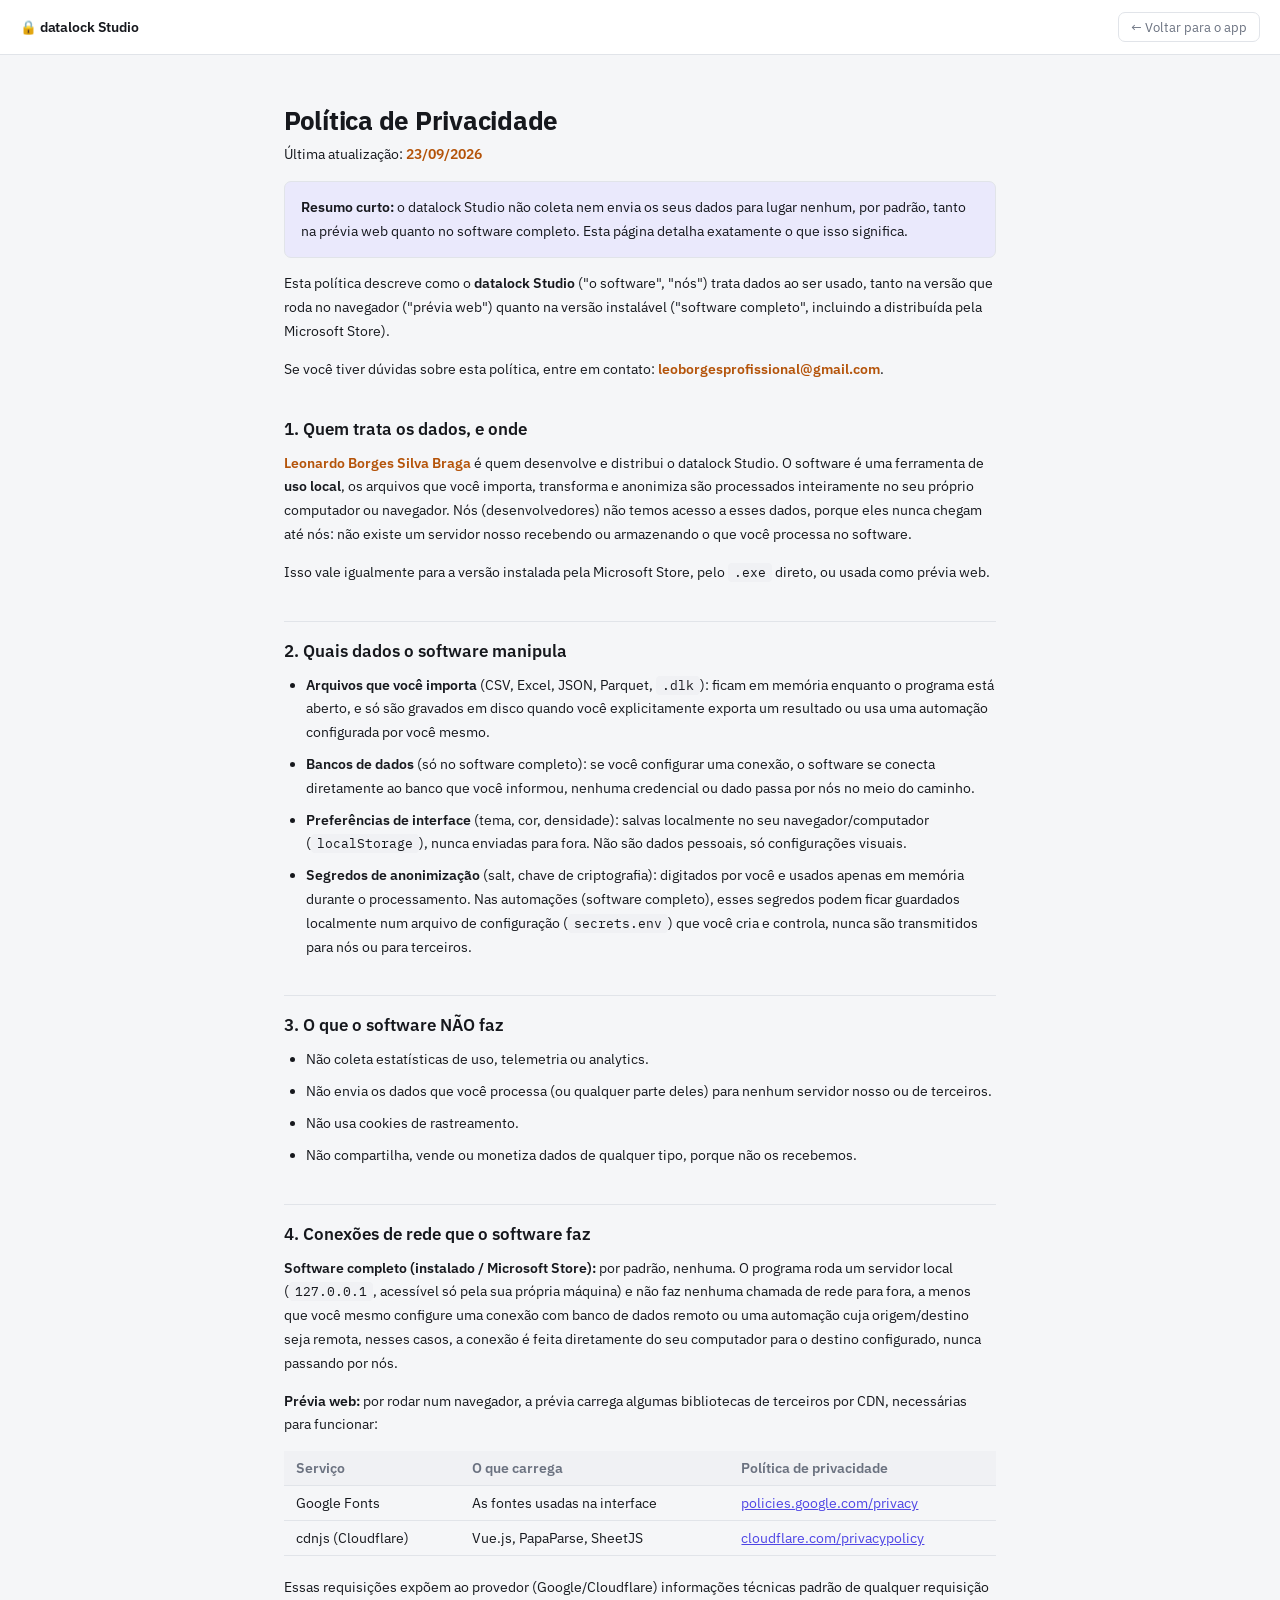
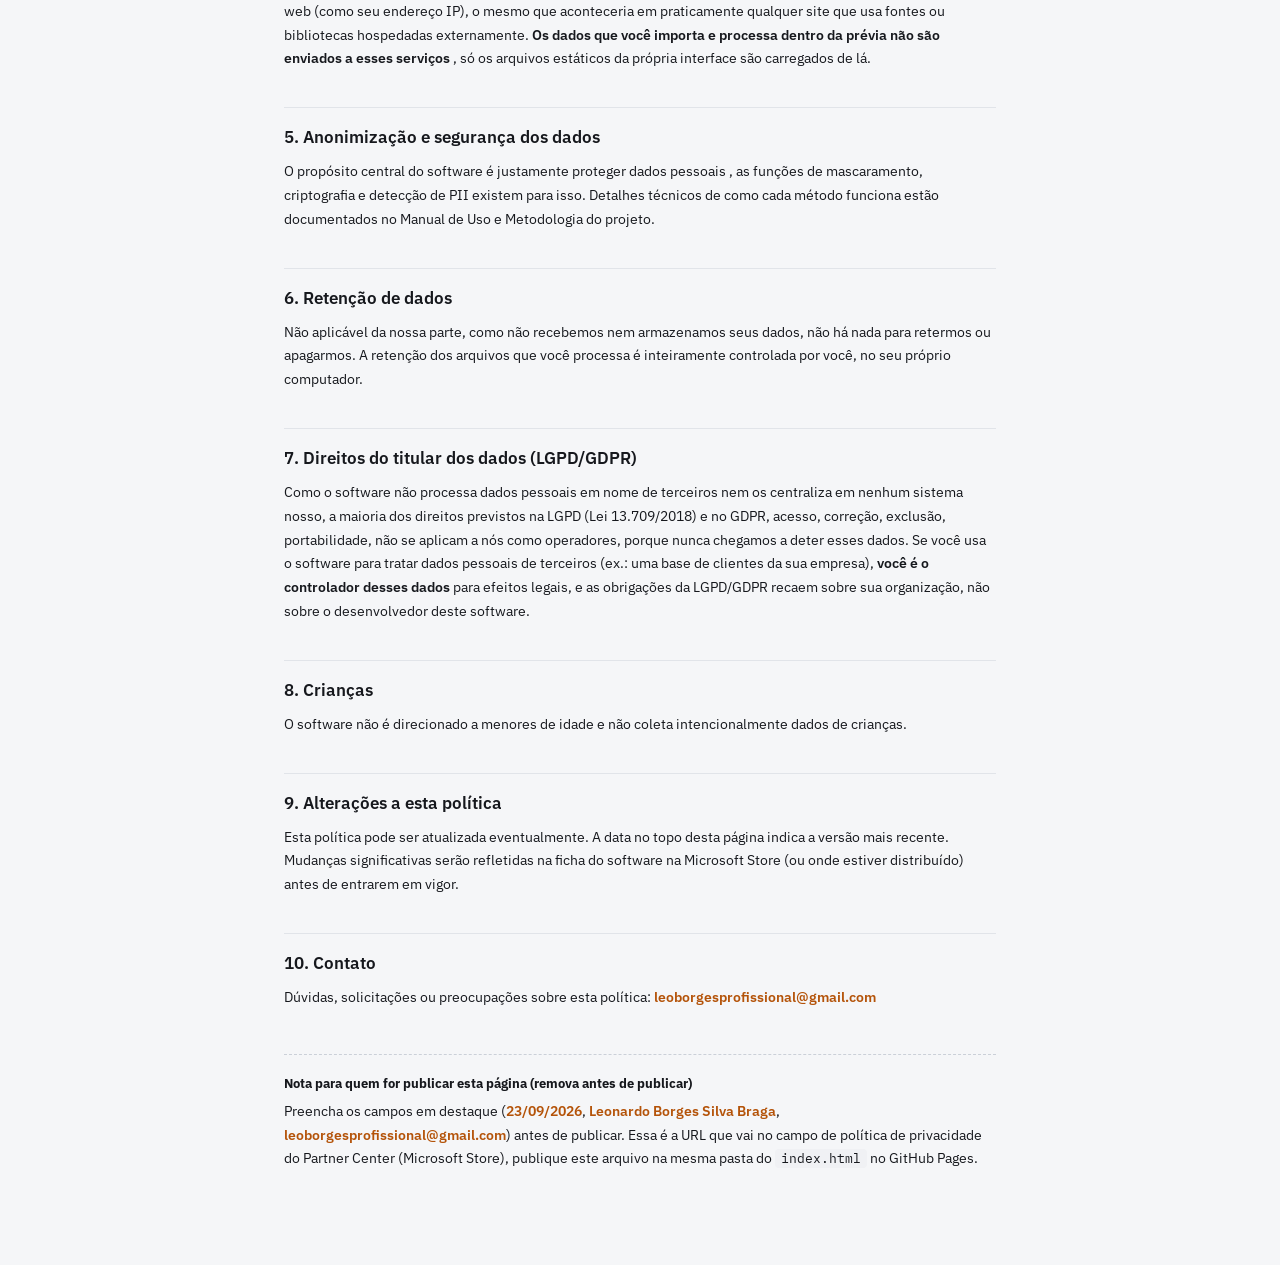
==== privacy.html @ 7bdb5b20 "Add files via upload" ====
<!DOCTYPE html>
<!--
  datalock Studio, Copyright © 2026 Leonardo Borges Silva Braga. Todos os direitos
  reservados. Software proprietário, ver LICENSE na raiz deste repositório.
-->
<html lang="pt-BR">
<head>
<meta charset="UTF-8" />
<meta name="viewport" content="width=device-width, initial-scale=1.0" />
<title>Política de Privacidade, datalock Studio</title>
<link rel="icon" href="data:image/svg+xml,<svg xmlns=%22http://www.w3.org/2000/svg%22 viewBox=%220 0 100 100%22><text y=%22.9em%22 font-size=%2290%22>🔒</text></svg>" />
<link rel="stylesheet" href="css/style.css" />
<style>
  /* Estilos só desta página de documento, reaproveita as variáveis de
     cor/tipografia já definidas em css/style.css (tema claro/escuro
     automático incluído de graça, sem duplicar nada daqui). */
  body { min-height: 100vh; }
  .doc-topbar {
    display: flex; align-items: center; gap: 10px; padding: 12px 20px;
    background: var(--surface); border-bottom: 1px solid var(--border);
  }
  .doc-topbar a.brand {
    display: flex; align-items: center; gap: 8px; font-weight: 600;
    color: var(--text); text-decoration: none; font-size: 13.5px;
  }
  .doc-topbar .back {
    margin-left: auto; font-size: 12.5px; color: var(--text-muted);
    text-decoration: none; padding: 6px 12px; border: 1px solid var(--border);
    border-radius: var(--radius-md);
  }
  .doc-topbar .back:hover { background: var(--surface-sunken); color: var(--text); }

  .doc-wrap { max-width: 760px; margin: 0 auto; padding: 48px 24px 80px; }
  .doc-wrap h1 { font-size: 26px; font-weight: 700; letter-spacing: -0.01em; margin: 0 0 6px; }
  .doc-updated { color: var(--text-faint); font-size: 12.5px; margin: 0 0 28px; }
  .doc-wrap h2 {
    font-size: 16.5px; font-weight: 600; margin: 36px 0 12px;
    padding-top: 18px; border-top: 1px solid var(--border);
  }
  .doc-wrap h2:first-of-type { border-top: none; padding-top: 0; }
  .doc-wrap p, .doc-wrap li { font-size: 14px; line-height: 1.7; color: var(--text); }
  .doc-wrap p { margin: 0 0 14px; }
  .doc-wrap ul { margin: 0 0 14px; padding-left: 22px; }
  .doc-wrap li { margin-bottom: 8px; }
  .doc-wrap strong { font-weight: 600; }
  .doc-wrap code {
    font-family: var(--font-mono); font-size: 0.92em; background: var(--surface-sunken);
    padding: 1px 6px; border-radius: 4px;
  }
  .doc-wrap a { color: var(--accent); }
  .doc-table { width: 100%; border-collapse: collapse; margin: 0 0 20px; font-size: 13.5px; }
  .doc-table th, .doc-table td {
    text-align: left; padding: 8px 12px; border-bottom: 1px solid var(--border);
  }
  .doc-table th { font-weight: 600; color: var(--text-muted); background: var(--surface-sunken); }
  .doc-callout {
    background: var(--accent-soft); border: 1px solid var(--border); border-radius: var(--radius-md);
    padding: 14px 16px; font-size: 13.5px; margin: 0 0 24px; color: var(--text);
  }
  .doc-note {
    margin-top: 44px; padding-top: 20px; border-top: 1px dashed var(--border-strong);
    font-size: 12.5px; color: var(--text-muted);
  }
  .doc-note h3 { font-size: 13px; color: var(--text); margin: 0 0 8px; }
  .fill-me { color: var(--warn); font-weight: 600; }
</style>
</head>
<body>

<header class="doc-topbar">
  <a class="brand" href="./index.html">🔒 datalock Studio</a>
  <a class="back" href="./index.html">← Voltar para o app</a>
</header>

<main class="doc-wrap">
  <h1>Política de Privacidade</h1>
  <p class="doc-updated">Última atualização: <span class="fill-me">23/09/2026</span></p>

  <p class="doc-callout">
    <strong>Resumo curto:</strong> o datalock Studio não coleta nem envia
    os seus dados para lugar nenhum, por padrão, tanto na prévia web
    quanto no software completo. Esta página detalha exatamente o que isso
    significa.
  </p>

  <p>
    Esta política descreve como o <strong>datalock Studio</strong>
    ("o software", "nós") trata dados ao ser usado, tanto na versão que
    roda no navegador ("prévia web") quanto na versão instalável
    ("software completo", incluindo a distribuída pela Microsoft Store).
  </p>
  <p>
    Se você tiver dúvidas sobre esta política, entre em contato:
    <strong class="fill-me">leoborgesprofissional@gmail.com</strong>.
  </p>

  <h2>1. Quem trata os dados, e onde</h2>
  <p>
    <strong class="fill-me">Leonardo Borges Silva Braga</strong> é quem
    desenvolve e distribui o datalock Studio. O software é uma ferramenta
    de <strong>uso local</strong>, os arquivos que você importa,
    transforma e anonimiza são processados inteiramente no seu próprio
    computador ou navegador. Nós (desenvolvedores) não temos acesso a
    esses dados, porque eles nunca chegam até nós: não existe um servidor
    nosso recebendo ou armazenando o que você processa no software.
  </p>
  <p>
    Isso vale igualmente para a versão instalada pela Microsoft Store,
    pelo <code>.exe</code> direto, ou usada como prévia web.
  </p>

  <h2>2. Quais dados o software manipula</h2>
  <ul>
    <li><strong>Arquivos que você importa</strong> (CSV, Excel, JSON,
      Parquet, <code>.dlk</code>): ficam em memória enquanto o programa
      está aberto, e só são gravados em disco quando você explicitamente
      exporta um resultado ou usa uma automação configurada por você
      mesmo.</li>
    <li><strong>Bancos de dados</strong> (só no software completo): se
      você configurar uma conexão, o software se conecta diretamente ao
      banco que você informou, nenhuma credencial ou dado passa por nós
      no meio do caminho.</li>
    <li><strong>Preferências de interface</strong> (tema, cor,
      densidade): salvas localmente no seu navegador/computador
      (<code>localStorage</code>), nunca enviadas para fora. Não são
      dados pessoais, só configurações visuais.</li>
    <li><strong>Segredos de anonimização</strong> (salt, chave de
      criptografia): digitados por você e usados apenas em memória
      durante o processamento. Nas automações (software completo), esses
      segredos podem ficar guardados localmente num arquivo de
      configuração (<code>secrets.env</code>) que você cria e controla,
      nunca são transmitidos para nós ou para terceiros.</li>
  </ul>

  <h2>3. O que o software NÃO faz</h2>
  <ul>
    <li>Não coleta estatísticas de uso, telemetria ou analytics.</li>
    <li>Não envia os dados que você processa (ou qualquer parte deles)
      para nenhum servidor nosso ou de terceiros.</li>
    <li>Não usa cookies de rastreamento.</li>
    <li>Não compartilha, vende ou monetiza dados de qualquer tipo, porque
      não os recebemos.</li>
  </ul>

  <h2>4. Conexões de rede que o software faz</h2>
  <p><strong>Software completo (instalado / Microsoft Store):</strong>
    por padrão, nenhuma. O programa roda um servidor local
    (<code>127.0.0.1</code>, acessível só pela sua própria máquina) e não
    faz nenhuma chamada de rede para fora, a menos que você mesmo
    configure uma conexão com banco de dados remoto ou uma automação
    cuja origem/destino seja remota, nesses casos, a conexão é feita
    diretamente do seu computador para o destino configurado, nunca
    passando por nós.</p>
  <p><strong>Prévia web:</strong> por rodar num navegador, a prévia
    carrega algumas bibliotecas de terceiros por CDN, necessárias para
    funcionar:</p>
  <table class="doc-table">
    <thead><tr><th>Serviço</th><th>O que carrega</th><th>Política de privacidade</th></tr></thead>
    <tbody>
      <tr><td>Google Fonts</td><td>As fontes usadas na interface</td>
        <td><a href="https://policies.google.com/privacy" target="_blank" rel="noopener">policies.google.com/privacy</a></td></tr>
      <tr><td>cdnjs (Cloudflare)</td><td>Vue.js, PapaParse, SheetJS</td>
        <td><a href="https://www.cloudflare.com/privacypolicy/" target="_blank" rel="noopener">cloudflare.com/privacypolicy</a></td></tr>
    </tbody>
  </table>
  <p>
    Essas requisições expõem ao provedor (Google/Cloudflare) informações
    técnicas padrão de qualquer requisição web (como seu endereço IP), o
    mesmo que aconteceria em praticamente qualquer site que usa fontes ou
    bibliotecas hospedadas externamente. <strong>Os dados que você importa
    e processa dentro da prévia não são enviados a esses serviços</strong>
   , só os arquivos estáticos da própria interface são carregados de lá.
  </p>

  <h2>5. Anonimização e segurança dos dados</h2>
  <p>
    O propósito central do software é justamente proteger dados pessoais
   , as funções de mascaramento, criptografia e detecção de PII existem
    para isso. Detalhes técnicos de como cada método funciona estão
    documentados no Manual de Uso e Metodologia do projeto.
  </p>

  <h2>6. Retenção de dados</h2>
  <p>
    Não aplicável da nossa parte, como não recebemos nem armazenamos
    seus dados, não há nada para retermos ou apagarmos. A retenção dos
    arquivos que você processa é inteiramente controlada por você, no seu
    próprio computador.
  </p>

  <h2>7. Direitos do titular dos dados (LGPD/GDPR)</h2>
  <p>
    Como o software não processa dados pessoais em nome de terceiros nem
    os centraliza em nenhum sistema nosso, a maioria dos direitos
    previstos na LGPD (Lei 13.709/2018) e no GDPR, acesso, correção,
    exclusão, portabilidade, não se aplicam a nós como operadores,
    porque nunca chegamos a deter esses dados. Se você usa o software
    para tratar dados pessoais de terceiros (ex.: uma base de clientes da
    sua empresa), <strong>você é o controlador desses dados</strong> para
    efeitos legais, e as obrigações da LGPD/GDPR recaem sobre sua
    organização, não sobre o desenvolvedor deste software.
  </p>

  <h2>8. Crianças</h2>
  <p>
    O software não é direcionado a menores de idade e não coleta
    intencionalmente dados de crianças.
  </p>

  <h2>9. Alterações a esta política</h2>
  <p>
    Esta política pode ser atualizada eventualmente. A data no topo
    desta página indica a versão mais recente. Mudanças significativas
    serão refletidas na ficha do software na Microsoft Store (ou onde
    estiver distribuído) antes de entrarem em vigor.
  </p>

  <h2>10. Contato</h2>
  <p>
    Dúvidas, solicitações ou preocupações sobre esta política:
    <strong class="fill-me">leoborgesprofissional@gmail.com</strong>
  </p>

  <div class="doc-note">
    <h3>Nota para quem for publicar esta página (remova antes de publicar)</h3>
    <p>
      Preencha os campos em destaque (<span class="fill-me">23/09/2026</span>,
      <span class="fill-me">Leonardo Borges Silva Braga</span>,
      <span class="fill-me">leoborgesprofissional@gmail.com</span>) antes de publicar. Essa
      é a URL que vai no campo de política de privacidade do Partner
      Center (Microsoft Store), publique este arquivo na mesma pasta do
      <code>index.html</code> no GitHub Pages.
    </p>
  </div>
</main>

</body>
</html>
---- css/style.css ----
/* =============================================================================
   datalock Studio — sistema de design
   =============================================================================
   Paleta e tipografia pensadas para ferramentas técnicas de dados (mesma
   família visual de Linear, Raycast, GitHub, DBeaver) — densa, precisa,
   um único acento de cor usado com moderação, dark mode de primeira classe.

   Tipografia: IBM Plex Sans (interface) + IBM Plex Mono (dados/valores) —
   a mesma família em dois cortes, escolhida pelo caráter "engenharia de
   dados" que ela carrega, e porque colunas de dados alinhadas em monoespaçada
   são o padrão de qualquer ferramenta de banco de dados séria.
   ============================================================================= */

@import url('https://fonts.googleapis.com/css2?family=IBM+Plex+Sans:wght@400;500;600;700&family=IBM+Plex+Mono:wght@400;500;600&display=swap');

/* ── Tokens: tema claro (padrão) ─────────────────────────────────────────── */
:root {
  --bg:            #F5F6F8;
  --surface:       #FFFFFF;
  --surface-raised:#FFFFFF;
  --surface-sunken:#F0F1F4;
  --border:        #E1E4E9;
  --border-strong: #CBD0D8;

  --text:          #16181D;
  --text-muted:    #6B7280;
  --text-faint:    #9AA1AC;

  --accent-base:   #4F46E5;
  --accent:        var(--accent-base);
  --accent-hover:  color-mix(in srgb, var(--accent) 82%, black);
  --accent-soft:   color-mix(in srgb, var(--accent) 12%, var(--surface));
  --accent-text:   #FFFFFF;

  --success:       #15803D;
  --success-soft:  #E8F5EC;
  --danger:        #C0272D;
  --danger-soft:   #FBEAEA;
  --warn:          #B45309;
  --warn-soft:     #FBF1E1;
  --info:          #1D5D8C;
  --info-soft:     #E7F1F8;

  --shadow-sm:  0 1px 2px rgba(16, 20, 30, 0.06);
  --shadow-md:  0 6px 20px rgba(16, 20, 30, 0.10);
  --shadow-lg:  0 16px 48px rgba(16, 20, 30, 0.20);

  --radius-sm: 5px;
  --radius-md: 7px;
  --radius-lg: 10px;

  --font-ui:   'IBM Plex Sans', -apple-system, BlinkMacSystemFont, 'Segoe UI', sans-serif;
  --font-mono: 'IBM Plex Mono', ui-monospace, 'SF Mono', Menlo, Consolas, monospace;

  color-scheme: light;
}

/* Segue o tema do sistema quando o usuário não escolheu nenhum explicitamente */
@media (prefers-color-scheme: dark) {
  :root:not([data-theme="light"]) { color-scheme: dark; }
  :root:not([data-theme="light"]) {
    --bg:            #0C0E12;
    --surface:       #14171D;
    --surface-raised:#1A1E26;
    --surface-sunken:#0F1115;
    --border:        #262B34;
    --border-strong: #363C48;

    --text:          #E7E9EE;
    --text-muted:    #9199A6;
    --text-faint:    #626A78;

    --accent:        color-mix(in srgb, var(--accent-base) 72%, white);
    --accent-hover:  color-mix(in srgb, var(--accent) 88%, white);
    --accent-soft:   color-mix(in srgb, var(--accent) 16%, var(--surface));
    --accent-text:   #0C0E12;

    --success:       #3BB273;
    --success-soft:  #12261C;
    --danger:        #F0575D;
    --danger-soft:   #2B1618;
    --warn:          #E29A3D;
    --warn-soft:     #2B2011;
    --info:          #5FA8DB;
    --info-soft:     #142330;

    --shadow-sm:  0 1px 2px rgba(0, 0, 0, 0.35);
    --shadow-md:  0 8px 24px rgba(0, 0, 0, 0.45);
    --shadow-lg:  0 20px 56px rgba(0, 0, 0, 0.55);
  }
}

/* Escolha explícita do usuário (toggle na topbar), sempre vence */
:root[data-theme="dark"] {
  color-scheme: dark;
  --bg:            #0C0E12;
  --surface:       #14171D;
  --surface-raised:#1A1E26;
  --surface-sunken:#0F1115;
  --border:        #262B34;
  --border-strong: #363C48;

  --text:          #E7E9EE;
  --text-muted:    #9199A6;
  --text-faint:    #626A78;

  --accent:        color-mix(in srgb, var(--accent-base) 72%, white);
  --accent-hover:  color-mix(in srgb, var(--accent) 88%, white);
  --accent-soft:   color-mix(in srgb, var(--accent) 16%, var(--surface));
  --accent-text:   #0C0E12;

  --success:       #3BB273;
  --success-soft:  #12261C;
  --danger:        #F0575D;
  --danger-soft:   #2B1618;
  --warn:          #E29A3D;
  --warn-soft:     #2B2011;
  --info:          #5FA8DB;
  --info-soft:     #142330;

  --shadow-sm:  0 1px 2px rgba(0, 0, 0, 0.35);
  --shadow-md:  0 8px 24px rgba(0, 0, 0, 0.45);
  --shadow-lg:  0 20px 56px rgba(0, 0, 0, 0.55);
}

/* ── Personalização: cor de acento, densidade, posição do painel ────────── */
/* Cada preset só define a cor-base — hover/soft continuam derivados via
   color-mix() nos blocos acima, então funcionam automaticamente nos dois
   temas sem precisar duplicar regras por tema. */
:root[data-accent="indigo"] { --accent-base: #4F46E5; }
:root[data-accent="blue"]   { --accent-base: #2563EB; }
:root[data-accent="teal"]   { --accent-base: #0D9488; }
:root[data-accent="green"]  { --accent-base: #15803D; }
:root[data-accent="rose"]   { --accent-base: #DB2777; }
:root[data-accent="violet"] { --accent-base: #7C3AED; }

/* Densidade compacta — reduz o espaçamento nos lugares de maior impacto
   visual (grade de dados, cards de passo, barra de ferramentas) sem
   redesenhar cada componente individualmente. */
[data-density="compact"] table.data-grid td { padding: 3px 10px; }
[data-density="compact"] table.data-grid th { padding: 5px 10px; }
[data-density="compact"] .step-card { padding: 6px 8px; }
[data-density="compact"] .steps-list { gap: 3px; }
[data-density="compact"] .toolbar { padding: 5px 14px; }
[data-density="compact"] .tab { padding: 5px 8px 5px 10px; }
[data-density="compact"] .checkbox-row { padding: 1px 0; }

/* Layout — painel de passos à esquerda em vez de à direita */
[data-steps-position="left"] .main-grid { flex-direction: row-reverse; }
[data-steps-position="left"] .steps-panel { border-left: none; border-right: 1px solid var(--border); }

/* ── Reset / base ───────────────────────────────────────────────────────── */
* { box-sizing: border-box; }
html, body { height: 100%; margin: 0; }
body {
  font-family: var(--font-ui);
  background: var(--bg);
  color: var(--text);
  font-size: 13.5px;
  -webkit-font-smoothing: antialiased;
}
[v-cloak] { display: none; }
#app { height: 100vh; display: flex; flex-direction: column; }
.muted { color: var(--text-muted); }
.icon { display: inline-flex; flex-shrink: 0; vertical-align: middle; }
.icon svg { display: block; }

:focus-visible {
  outline: 2px solid var(--accent);
  outline-offset: 1px;
  border-radius: 3px;
}

/* ── Movimento: base para as transições ────────────────────────────────── */
@media (prefers-reduced-motion: no-preference) {
  body, .btn, .tab, .step-card, .engine-badge, .icon-btn {
    transition: background-color 0.15s ease, border-color 0.15s ease, color 0.15s ease;
  }
}
@keyframes dl-fade-in { from { opacity: 0; } to { opacity: 1; } }
@keyframes dl-pop-in {
  from { opacity: 0; transform: translateY(6px) scale(0.98); }
  to   { opacity: 1; transform: translateY(0) scale(1); }
}
@keyframes dl-slide-in-right {
  from { opacity: 0; transform: translateX(24px); }
  to   { opacity: 1; transform: translateX(0); }
}
@keyframes dl-pulse {
  0%, 100% { opacity: 1; }
  50% { opacity: 0.45; }
}

/* ── Topbar ─────────────────────────────────────────────────────────────── */
.topbar {
  display: flex; align-items: center; gap: 14px;
  padding: 9px 16px; background: var(--surface); border-bottom: 1px solid var(--border);
  flex-shrink: 0;
}
.brand { display: flex; align-items: center; gap: 8px; font-size: 13.5px; font-weight: 600; letter-spacing: -0.01em; }
.brand .icon { color: var(--accent); }
.engine-badge {
  display: flex; align-items: center; gap: 7px;
  font-size: 11.5px; padding: 4px 10px 4px 8px; border-radius: 999px;
  background: var(--surface-sunken); color: var(--text-muted); font-weight: 500;
}
.engine-badge .dot { width: 6px; height: 6px; border-radius: 50%; background: var(--warn); flex-shrink: 0; }
.engine-badge.server .dot { background: var(--success); }
.engine-badge.server { background: var(--success-soft); color: var(--success); }
.topbar-actions { margin-left: auto; display: flex; align-items: center; gap: 4px; }

/* ── Botões ─────────────────────────────────────────────────────────────── */
.btn {
  display: inline-flex; align-items: center; gap: 6px;
  border: 1px solid var(--border); background: var(--surface); color: var(--text);
  padding: 6px 12px; border-radius: var(--radius-md); font-size: 12.5px; font-weight: 500;
  font-family: inherit; cursor: pointer; transition: background 0.1s, border-color 0.1s, transform 0.08s;
  line-height: 1.3;
}
.btn:hover:not(:disabled) { background: var(--surface-sunken); border-color: var(--border-strong); }
.btn:active:not(:disabled) { transform: scale(0.96); }
.btn:disabled { opacity: 0.45; cursor: not-allowed; }
.btn.primary { background: var(--accent); border-color: var(--accent); color: var(--accent-text); }
.btn.primary:hover:not(:disabled) { background: var(--accent-hover); border-color: var(--accent-hover); }
.btn.success { background: var(--success); border-color: var(--success); color: white; }
.btn.success:hover:not(:disabled) { filter: brightness(1.08); }
.btn.ghost { background: transparent; border-color: transparent; }
.btn.ghost:hover:not(:disabled) { background: var(--surface-sunken); border-color: var(--border); }
.btn.tiny { padding: 4px 8px; font-size: 11.5px; }
.icon-btn {
  display: inline-flex; align-items: center; justify-content: center;
  border: none; background: transparent; color: var(--text-muted); cursor: pointer;
  padding: 4px; border-radius: 5px; width: 26px; height: 26px; transition: background 0.1s, color 0.1s, transform 0.08s;
}
.icon-btn:hover { background: var(--surface-sunken); color: var(--text); }
.icon-btn:active { transform: scale(0.9); }
.theme-toggle { color: var(--text-muted); }
.theme-toggle .icon svg { transition: transform 0.3s ease; }
.theme-toggle:active .icon svg { transform: rotate(25deg); }

/* ── Tela inicial (dropzone) ────────────────────────────────────────────── */
.dropzone-screen { flex: 1; display: flex; align-items: center; justify-content: center; background: var(--bg); }
.dropzone {
  text-align: center; border: 1.5px dashed var(--border-strong); border-radius: var(--radius-lg);
  padding: 56px 76px; background: var(--surface); max-width: 440px;
  animation: dl-pop-in 0.25s cubic-bezier(0.16, 1, 0.3, 1);
  transition: border-color 0.15s ease, background 0.15s ease, transform 0.15s ease;
}
.dropzone.drag-active {
  border-color: var(--accent); background: var(--accent-soft); transform: scale(1.015);
}
.dropzone.drag-active .dropzone-icon { color: var(--accent); }
.dropzone-icon { color: var(--text-faint); margin-bottom: 16px; display: flex; justify-content: center; }
.dropzone-icon .icon svg { width: 40px; height: 40px; }
.dropzone h1 { margin: 0 0 6px; font-size: 19px; font-weight: 600; letter-spacing: -0.01em; }
.hint { margin-top: 20px; font-size: 11.5px; color: var(--text-faint); line-height: 1.5; }

/* ── Barra de abas ──────────────────────────────────────────────────────── */
.tabs-bar {
  display: flex; align-items: center; gap: 2px; padding: 6px 10px 0;
  background: var(--bg); border-bottom: 1px solid var(--border); flex-shrink: 0;
  overflow-x: auto;
}
.tab {
  display: flex; align-items: center; gap: 7px; padding: 7px 10px 7px 12px;
  border: 1px solid transparent; border-bottom: none; border-radius: var(--radius-md) var(--radius-md) 0 0;
  background: transparent; cursor: pointer; font-size: 12px; color: var(--text-muted);
  max-width: 200px; white-space: nowrap; margin-bottom: -1px;
  animation: dl-pop-in 0.16s ease;
}
.tab:hover { color: var(--text); }
.tab.active {
  background: var(--surface); border-color: var(--border); color: var(--text); font-weight: 600;
}
.tab-name { overflow: hidden; text-overflow: ellipsis; }
.tab-close {
  display: inline-flex; border: none; background: transparent; cursor: pointer; color: var(--text-faint);
  padding: 2px; border-radius: 4px;
}
.tab-close:hover { background: var(--danger-soft); color: var(--danger); }
.tab-add {
  display: inline-flex; align-items: center; justify-content: center;
  border: 1px dashed var(--border-strong); background: transparent; cursor: pointer;
  border-radius: var(--radius-sm); width: 26px; height: 26px; color: var(--text-faint);
  margin: 0 0 6px 6px; flex-shrink: 0;
}
.tab-add:hover { background: var(--surface-sunken); color: var(--text); }

/* ── Workspace / toolbar ────────────────────────────────────────────────── */
.workspace { flex: 1; display: flex; flex-direction: column; min-height: 0; background: var(--bg); }
.toolbar {
  display: flex; align-items: center; gap: 6px; padding: 8px 14px;
  background: var(--surface); border-bottom: 1px solid var(--border); flex-shrink: 0;
}
.toolbar .sep { width: 1px; height: 20px; background: var(--border); margin: 0 4px; }
.toolbar .grow { flex: 1; }
.salt-box { display: flex; align-items: center; gap: 7px; margin-right: 8px; }
.salt-box label { font-size: 11.5px; color: var(--text-muted); font-weight: 500; }
.salt-box input { font-family: var(--font-mono); }

.secret-field { display: flex; align-items: center; gap: 0; flex: 1; border: 1px solid var(--border); border-radius: var(--radius-md); background: var(--surface); overflow: hidden; }
.secret-field input {
  border: none; background: transparent; padding: 6px 8px; width: 160px; font-size: 12px; color: var(--text);
}
.secret-field input:focus { outline: none; }
.secret-field:focus-within { border-color: var(--accent); }
.secret-field input.secret-mask { -webkit-text-security: disc; text-security: disc; }
.secret-field .icon-btn { width: 28px; }

/* ── Layout principal ───────────────────────────────────────────────────── */
.main-grid { flex: 1; display: flex; min-height: 0; }

.grid-panel { flex: 1; display: flex; flex-direction: column; min-width: 0; padding: 10px; }
.grid-meta { font-size: 11.5px; margin-bottom: 8px; display: flex; align-items: center; gap: 12px; color: var(--text-muted); }
.grid-meta strong { color: var(--text); font-weight: 600; }
.running-badge { color: var(--warn); animation: dl-pulse 1.2s ease-in-out infinite; }
.error-badge {
  color: var(--danger); background: var(--danger-soft); padding: 2px 8px; border-radius: 999px;
  font-size: 11px; max-width: 480px; overflow: hidden; text-overflow: ellipsis; white-space: nowrap;
  animation: dl-pop-in 0.16s ease;
}
.grid-scroll { flex: 1; overflow: auto; background: var(--surface); border: 1px solid var(--border); border-radius: var(--radius-lg); }

table.data-grid { border-collapse: collapse; width: 100%; font-size: 12px; }
table.data-grid thead th {
  position: sticky; top: 0; background: var(--surface); border-bottom: 1px solid var(--border);
  padding: 8px 10px; text-align: left; white-space: nowrap; z-index: 1; font-weight: 600;
}
table.data-grid td {
  padding: 5px 10px; border-bottom: 1px solid var(--border); white-space: nowrap;
  max-width: 280px; overflow: hidden; text-overflow: ellipsis;
  font-family: var(--font-mono); font-size: 11.5px; color: var(--text);
}
table.data-grid tbody tr { transition: background-color 0.1s ease; }
table.data-grid tbody tr:hover { background: var(--surface-sunken); }
.col-head { display: flex; align-items: center; gap: 6px; font-family: var(--font-ui); }
.grid-footer { padding: 7px 3px; font-size: 11px; }

.pii-chip {
  display: inline-flex; align-items: center; font-family: var(--font-ui);
  font-size: 9.5px; padding: 1px 7px; border-radius: 999px; font-weight: 600;
  letter-spacing: 0.01em; animation: dl-pop-in 0.15s ease;
}
.pii-chip.high   { background: var(--danger-soft);  color: var(--danger); }
.pii-chip.medium { background: var(--warn-soft);    color: var(--warn); }
.pii-chip.low    { background: var(--info-soft);    color: var(--info); }

.empty-state { padding: 44px; text-align: center; color: var(--text-faint); font-size: 12.5px; }
.empty-state.small { padding: 22px 14px; }

/* ── Painel de passos ───────────────────────────────────────────────────── */
.steps-panel {
  width: 320px; flex-shrink: 0; background: var(--surface); border-left: 1px solid var(--border);
  display: flex; flex-direction: column;
}
.steps-header {
  display: flex; align-items: center; justify-content: space-between;
  padding: 11px 14px; border-bottom: 1px solid var(--border); font-weight: 600; font-size: 12.5px;
}
.steps-list { flex: 1; overflow: auto; padding: 8px; display: flex; flex-direction: column; gap: 5px; }
.step-card {
  display: flex; align-items: flex-start; gap: 8px; padding: 9px 8px; border: 1px solid var(--border);
  border-radius: var(--radius-md); background: var(--surface-sunken); cursor: grab;
  animation: dl-pop-in 0.16s ease;
}
.step-card.disabled { opacity: 0.5; }
.step-drag { color: var(--text-faint); padding-top: 3px; cursor: grab; }
.step-icon { color: var(--accent); flex-shrink: 0; padding-top: 1px; }
.step-body { flex: 1; min-width: 0; }
.step-title { font-weight: 600; font-size: 12.5px; }
.step-desc { font-size: 11px; margin-top: 2px; overflow: hidden; text-overflow: ellipsis; white-space: nowrap; font-family: var(--font-mono); }
.step-actions { display: flex; gap: 0; flex-shrink: 0; }

/* ── Modais e drawer (slide-over) ───────────────────────────────────────── */
.modal-backdrop {
  position: fixed; inset: 0; background: rgba(8, 10, 14, 0.5);
  display: flex; align-items: center; justify-content: center; z-index: 50; padding: 20px;
  animation: dl-fade-in 0.15s ease;
}
.modal {
  background: var(--surface); border: 1px solid var(--border); border-radius: var(--radius-lg); padding: 22px;
  width: 440px; max-height: 86vh; overflow: auto; box-shadow: var(--shadow-lg);
  animation: dl-pop-in 0.18s cubic-bezier(0.16, 1, 0.3, 1);
}
.modal.wide { width: 600px; }
.modal h2 { margin: 0 0 4px; font-size: 15.5px; font-weight: 600; display: flex; align-items: center; gap: 8px; letter-spacing: -0.01em; }
.modal h2 .icon { color: var(--accent); }
.modal-actions { display: flex; justify-content: flex-end; gap: 8px; margin-top: 18px; }

/* Drawer: editor de passo, ancorado à direita, mais "software" que um modal centralizado */
.drawer-backdrop {
  position: fixed; inset: 0; background: rgba(8, 10, 14, 0.4); z-index: 50;
  animation: dl-fade-in 0.15s ease;
}
.drawer {
  position: fixed; top: 0; right: 0; bottom: 0; width: 420px; max-width: 92vw;
  background: var(--surface); border-left: 1px solid var(--border); box-shadow: var(--shadow-lg);
  display: flex; flex-direction: column; z-index: 51;
  animation: dl-slide-in-right 0.22s cubic-bezier(0.16, 1, 0.3, 1);
}
.drawer-header {
  display: flex; align-items: center; gap: 10px; padding: 16px 18px; border-bottom: 1px solid var(--border);
}
.drawer-header .icon { color: var(--accent); }
.drawer-header h2 { margin: 0; font-size: 14.5px; font-weight: 600; flex: 1; }
.drawer-body { flex: 1; overflow: auto; padding: 16px 18px; }
.drawer-footer { display: flex; justify-content: flex-end; gap: 8px; padding: 14px 18px; border-top: 1px solid var(--border); }

/* Command palette: seletor de tipo de passo, estilo Cmd+K */
.command-palette { width: 480px; padding: 0; overflow: hidden; display: flex; flex-direction: column; max-height: 70vh; }
.command-search {
  display: flex; align-items: center; gap: 8px; padding: 12px 16px; border-bottom: 1px solid var(--border);
  color: var(--text-faint); flex-shrink: 0;
}
.command-search input {
  border: none; background: transparent; font-size: 13.5px; flex: 1; color: var(--text); font-family: inherit;
}
.command-search input:focus { outline: none; }
.command-list { overflow: auto; padding: 6px; }
.command-item {
  display: flex; align-items: center; gap: 12px; width: 100%; text-align: left; padding: 9px 10px;
  border: none; background: transparent; cursor: pointer; border-radius: var(--radius-md); font-family: inherit;
  transition: background 0.1s ease;
}
.command-item:hover, .command-item.highlighted { background: var(--surface-sunken); }
.command-item-icon {
  display: flex; align-items: center; justify-content: center; width: 30px; height: 30px; flex-shrink: 0;
  border-radius: var(--radius-sm); background: var(--accent-soft); color: var(--accent);
}
.command-item-text { flex: 1; min-width: 0; }
.command-item-name { font-size: 12.5px; font-weight: 600; }
.command-item-desc { font-size: 11px; color: var(--text-muted); margin-top: 1px; }
.command-empty { padding: 30px; text-align: center; color: var(--text-faint); font-size: 12px; }

/* ── Formulários (dentro do drawer/modais) ──────────────────────────────── */
.field-block { display: flex; flex-direction: column; gap: 6px; margin-bottom: 16px; }
.field-block.nested { margin-left: 8px; padding-left: 12px; border-left: 2px solid var(--border); }
.field-block label { font-size: 11.5px; font-weight: 600; color: var(--text-muted); margin-top: 2px; }
.field-block input[type="text"], .field-block input[type="number"], .field-block input[type="password"],
.field-block select {
  padding: 7px 9px; border: 1px solid var(--border); border-radius: var(--radius-sm); font-size: 12.5px;
  width: 100%; background: var(--surface); color: var(--text); font-family: inherit;
}
.field-block input:focus, .field-block select:focus { outline: none; border-color: var(--accent); }
.checkbox-list { max-height: 170px; overflow: auto; border: 1px solid var(--border); border-radius: var(--radius-sm); padding: 6px 10px; background: var(--surface); }
.checkbox-row { display: flex; align-items: center; gap: 7px; font-size: 12.5px; padding: 3px 0; }
.rename-row, .condition-row { display: flex; align-items: center; gap: 6px; margin-bottom: 6px; }
.rename-row input, .condition-row select, .condition-row input {
  flex: 1; padding: 6px 8px; border: 1px solid var(--border); border-radius: var(--radius-sm);
  font-size: 12px; background: var(--surface); color: var(--text); font-family: inherit;
}

.warn-text { color: var(--warn); font-size: 11.5px; display: flex; align-items: center; gap: 5px; }

/* ── Dica de ajuda inline ("?") — CSS puro, sem JS ───────────────────────── */
.help-hint { position: relative; display: inline-flex; color: var(--text-faint); cursor: help; vertical-align: middle; }
.help-hint:hover, .help-hint:focus-visible { color: var(--accent); }
.help-tooltip {
  position: absolute; bottom: calc(100% + 7px); left: 50%; transform: translateX(-50%) translateY(4px);
  width: 230px; background: var(--surface-raised); color: var(--text); border: 1px solid var(--border);
  border-radius: var(--radius-sm); padding: 9px 11px; font-size: 11.5px; font-weight: 400; line-height: 1.5;
  box-shadow: var(--shadow-md); opacity: 0; pointer-events: none; transition: opacity 0.12s ease, transform 0.12s ease;
  z-index: 60; text-align: left; white-space: normal;
}
.help-hint:hover .help-tooltip, .help-hint:focus-visible .help-tooltip {
  opacity: 1; transform: translateX(-50%) translateY(0); pointer-events: auto;
}
.help-tooltip::after {
  content: ""; position: absolute; top: 100%; left: 50%; transform: translateX(-50%);
  border: 5px solid transparent; border-top-color: var(--border);
}

/* ── Força do salt ─────────────────────────────────────────────────────── */
.salt-strength { display: flex; align-items: center; gap: 5px; }
.salt-strength-bar { display: flex; gap: 2px; width: 30px; }
.salt-strength-bar span { height: 4px; flex: 1; border-radius: 2px; background: var(--border); }
.salt-strength-bar.weak span:nth-child(1) { background: var(--danger); }
.salt-strength-bar.medium span:nth-child(1), .salt-strength-bar.medium span:nth-child(2) { background: var(--warn); }
.salt-strength-bar.strong span { background: var(--success); }
.salt-strength-label { font-size: 10px; color: var(--text-faint); white-space: nowrap; }

.pii-table { width: 100%; border-collapse: collapse; font-size: 12.5px; margin-top: 10px; }
.pii-table th, .pii-table td { text-align: left; padding: 6px 10px; border-bottom: 1px solid var(--border); }
.pii-table td:first-child { font-family: var(--font-mono); }

@media (max-width: 860px) {
  .main-grid { flex-direction: column; }
  .steps-panel { width: 100%; border-left: none; border-top: 1px solid var(--border); max-height: 40vh; }
  .drawer { width: 100%; max-width: 100%; }
}

/* ── Personalização (painel de configurações) ────────────────────────────── */
.swatch-row { display: flex; gap: 8px; flex-wrap: wrap; }
.swatch {
  width: 30px; height: 30px; border-radius: 50%; border: 2px solid transparent; cursor: pointer;
  display: flex; align-items: center; justify-content: center; color: white; transition: transform 0.1s ease, border-color 0.1s ease;
}
.swatch:hover { transform: scale(1.08); }
.swatch.selected { border-color: var(--text); }
.option-row { display: flex; gap: 8px; }
.option-card {
  flex: 1; border: 1px solid var(--border); border-radius: var(--radius-md); padding: 10px; cursor: pointer;
  background: var(--surface); text-align: center; font-size: 12px; transition: border-color 0.1s ease, background 0.1s ease;
}
.option-card:hover { background: var(--surface-sunken); }
.option-card.selected { border-color: var(--accent); background: var(--accent-soft); color: var(--accent); font-weight: 600; }
.option-card .icon { display: flex; justify-content: center; margin-bottom: 4px; }

/* ── Onboarding (primeira abertura) ──────────────────────────────────────── */
.onboarding-backdrop {
  position: fixed; inset: 0; background: rgba(8, 10, 14, 0.6); z-index: 80;
  display: flex; align-items: center; justify-content: center; padding: 20px; animation: dl-fade-in 0.2s ease;
}
.onboarding-card {
  background: var(--surface); border-radius: var(--radius-lg); box-shadow: var(--shadow-lg);
  width: 460px; max-width: 100%; padding: 32px 28px 24px; text-align: center;
  animation: dl-pop-in 0.22s cubic-bezier(0.16, 1, 0.3, 1);
}
.onboarding-icon {
  width: 64px; height: 64px; border-radius: 50%; background: var(--accent-soft); color: var(--accent);
  display: flex; align-items: center; justify-content: center; margin: 0 auto 18px;
}
.onboarding-card h2 { margin: 0 0 10px; font-size: 17px; }
.onboarding-card p { margin: 0; color: var(--text-muted); font-size: 13px; line-height: 1.6; }
.onboarding-dots { display: flex; justify-content: center; gap: 6px; margin: 22px 0 20px; }
.onboarding-dots span { width: 6px; height: 6px; border-radius: 50%; background: var(--border); transition: background 0.15s ease, transform 0.15s ease; }
.onboarding-dots span.active { background: var(--accent); transform: scale(1.3); }
.onboarding-actions { display: flex; justify-content: space-between; align-items: center; }
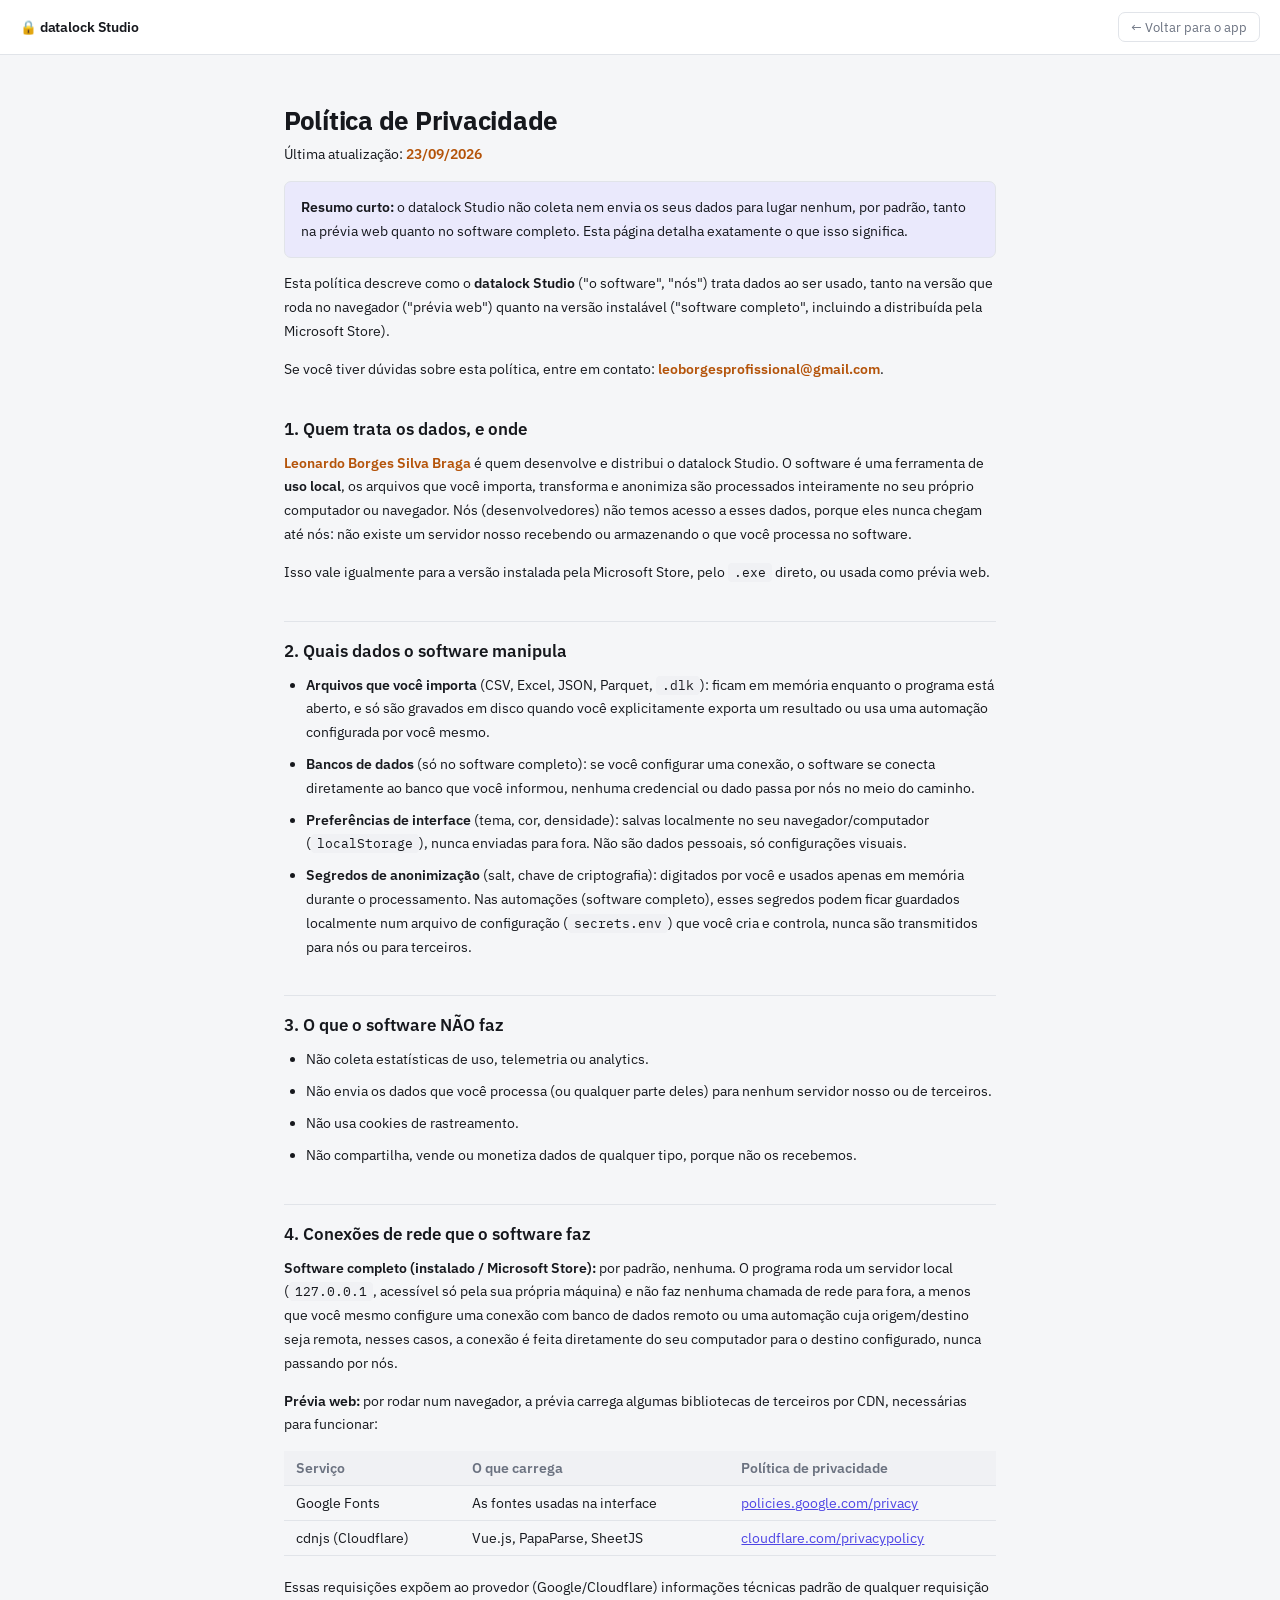
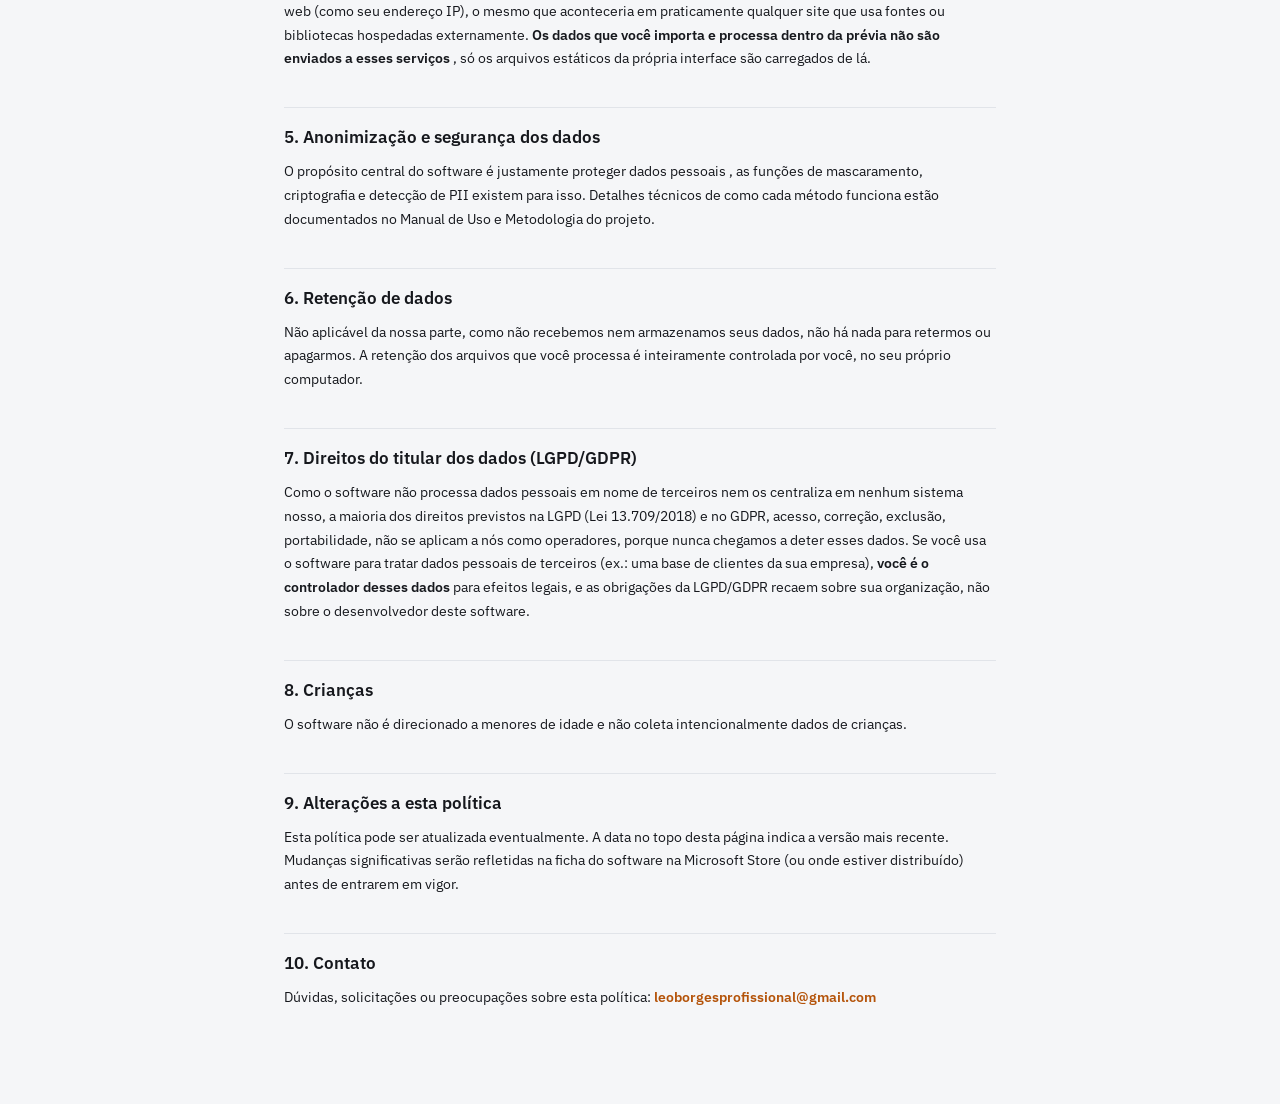
==== commit 8ea94a54: "Update privacy.html" ====
--- a/privacy.html
+++ b/privacy.html
@@ -221,17 +221,7 @@
     <strong class="fill-me">leoborgesprofissional@gmail.com</strong>
   </p>
 
-  <div class="doc-note">
-    <h3>Nota para quem for publicar esta página (remova antes de publicar)</h3>
-    <p>
-      Preencha os campos em destaque (<span class="fill-me">23/09/2026</span>,
-      <span class="fill-me">Leonardo Borges Silva Braga</span>,
-      <span class="fill-me">leoborgesprofissional@gmail.com</span>) antes de publicar. Essa
-      é a URL que vai no campo de política de privacidade do Partner
-      Center (Microsoft Store), publique este arquivo na mesma pasta do
-      <code>index.html</code> no GitHub Pages.
-    </p>
-  </div>
+
 </main>
 
 </body>
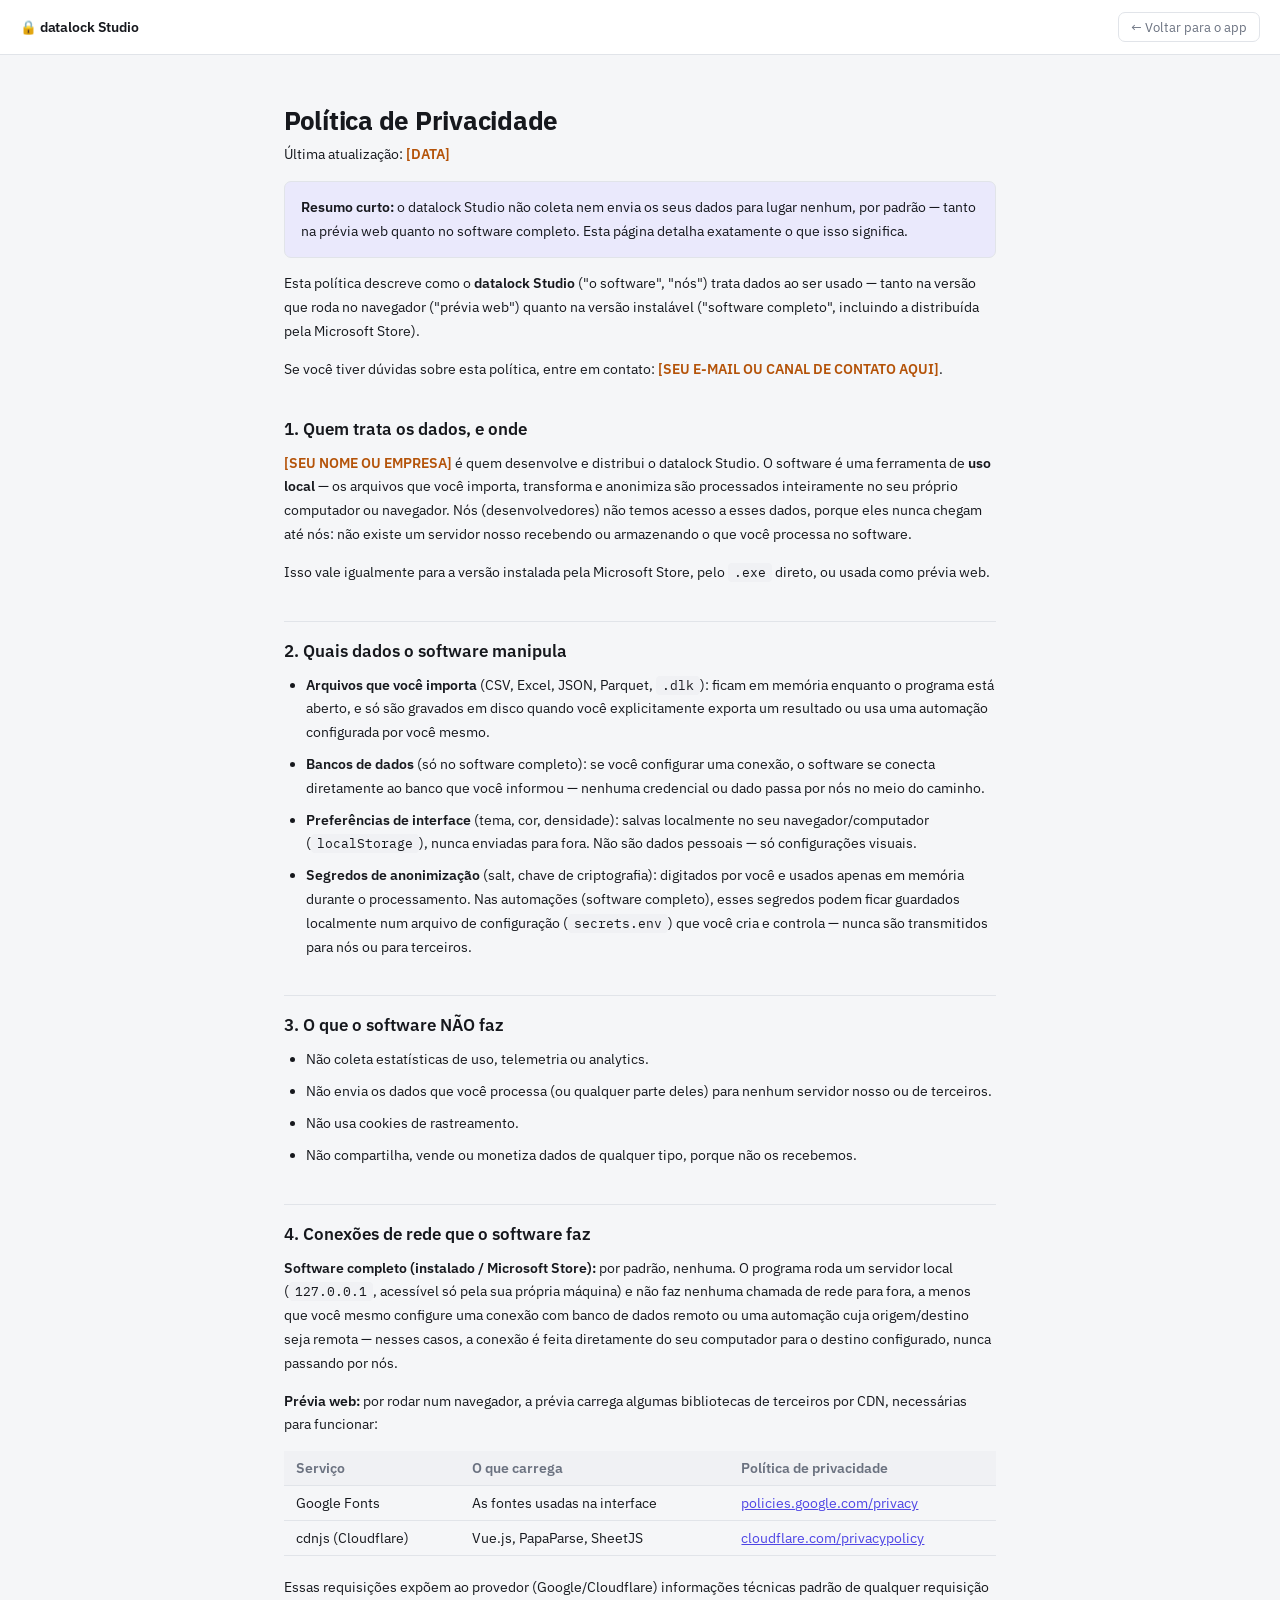
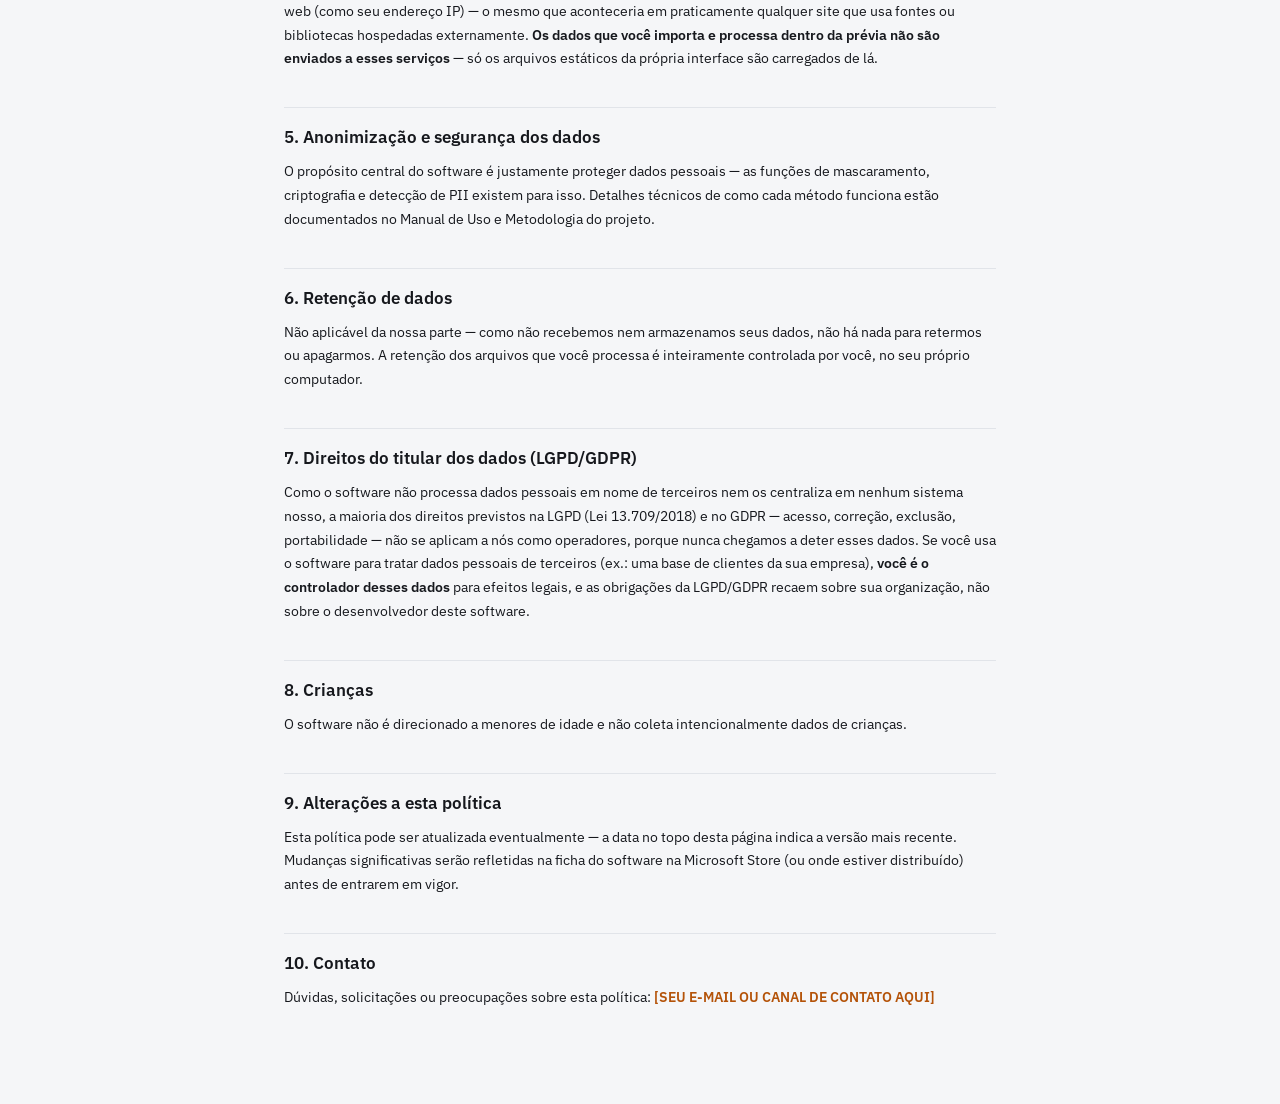
==== commit f77de7f8: "v3" ====
--- a/privacy.html
+++ b/privacy.html
@@ -1,17 +1,17 @@
 <!DOCTYPE html>
 <!--
-  datalock Studio, Copyright © 2026 Leonardo Borges Silva Braga. Todos os direitos
-  reservados. Software proprietário, ver LICENSE na raiz deste repositório.
+  datalock Studio — Copyright © 2026 [SEU NOME/EMPRESA]. Todos os direitos
+  reservados. Software proprietário — ver LICENSE na raiz deste repositório.
 -->
 <html lang="pt-BR">
 <head>
 <meta charset="UTF-8" />
 <meta name="viewport" content="width=device-width, initial-scale=1.0" />
-<title>Política de Privacidade, datalock Studio</title>
+<title>Política de Privacidade — datalock Studio</title>
 <link rel="icon" href="data:image/svg+xml,<svg xmlns=%22http://www.w3.org/2000/svg%22 viewBox=%220 0 100 100%22><text y=%22.9em%22 font-size=%2290%22>🔒</text></svg>" />
 <link rel="stylesheet" href="css/style.css" />
 <style>
-  /* Estilos só desta página de documento, reaproveita as variáveis de
+  /* Estilos só desta página de documento — reaproveita as variáveis de
      cor/tipografia já definidas em css/style.css (tema claro/escuro
      automático incluído de graça, sem duplicar nada daqui). */
   body { min-height: 100vh; }
@@ -74,31 +74,31 @@
 
 <main class="doc-wrap">
   <h1>Política de Privacidade</h1>
-  <p class="doc-updated">Última atualização: <span class="fill-me">23/09/2026</span></p>
+  <p class="doc-updated">Última atualização: <span class="fill-me">[DATA]</span></p>
 
   <p class="doc-callout">
     <strong>Resumo curto:</strong> o datalock Studio não coleta nem envia
-    os seus dados para lugar nenhum, por padrão, tanto na prévia web
+    os seus dados para lugar nenhum, por padrão — tanto na prévia web
     quanto no software completo. Esta página detalha exatamente o que isso
     significa.
   </p>
 
   <p>
     Esta política descreve como o <strong>datalock Studio</strong>
-    ("o software", "nós") trata dados ao ser usado, tanto na versão que
+    ("o software", "nós") trata dados ao ser usado — tanto na versão que
     roda no navegador ("prévia web") quanto na versão instalável
     ("software completo", incluindo a distribuída pela Microsoft Store).
   </p>
   <p>
     Se você tiver dúvidas sobre esta política, entre em contato:
-    <strong class="fill-me">leoborgesprofissional@gmail.com</strong>.
+    <strong class="fill-me">[SEU E-MAIL OU CANAL DE CONTATO AQUI]</strong>.
   </p>
 
   <h2>1. Quem trata os dados, e onde</h2>
   <p>
-    <strong class="fill-me">Leonardo Borges Silva Braga</strong> é quem
+    <strong class="fill-me">[SEU NOME OU EMPRESA]</strong> é quem
     desenvolve e distribui o datalock Studio. O software é uma ferramenta
-    de <strong>uso local</strong>, os arquivos que você importa,
+    de <strong>uso local</strong> — os arquivos que você importa,
     transforma e anonimiza são processados inteiramente no seu próprio
     computador ou navegador. Nós (desenvolvedores) não temos acesso a
     esses dados, porque eles nunca chegam até nós: não existe um servidor
@@ -118,17 +118,17 @@
       mesmo.</li>
     <li><strong>Bancos de dados</strong> (só no software completo): se
       você configurar uma conexão, o software se conecta diretamente ao
-      banco que você informou, nenhuma credencial ou dado passa por nós
+      banco que você informou — nenhuma credencial ou dado passa por nós
       no meio do caminho.</li>
     <li><strong>Preferências de interface</strong> (tema, cor,
       densidade): salvas localmente no seu navegador/computador
       (<code>localStorage</code>), nunca enviadas para fora. Não são
-      dados pessoais, só configurações visuais.</li>
+      dados pessoais — só configurações visuais.</li>
     <li><strong>Segredos de anonimização</strong> (salt, chave de
       criptografia): digitados por você e usados apenas em memória
       durante o processamento. Nas automações (software completo), esses
       segredos podem ficar guardados localmente num arquivo de
-      configuração (<code>secrets.env</code>) que você cria e controla,
+      configuração (<code>secrets.env</code>) que você cria e controla —
       nunca são transmitidos para nós ou para terceiros.</li>
   </ul>
 
@@ -148,7 +148,7 @@
     (<code>127.0.0.1</code>, acessível só pela sua própria máquina) e não
     faz nenhuma chamada de rede para fora, a menos que você mesmo
     configure uma conexão com banco de dados remoto ou uma automação
-    cuja origem/destino seja remota, nesses casos, a conexão é feita
+    cuja origem/destino seja remota — nesses casos, a conexão é feita
     diretamente do seu computador para o destino configurado, nunca
     passando por nós.</p>
   <p><strong>Prévia web:</strong> por rodar num navegador, a prévia
@@ -165,24 +165,24 @@
   </table>
   <p>
     Essas requisições expõem ao provedor (Google/Cloudflare) informações
-    técnicas padrão de qualquer requisição web (como seu endereço IP), o
+    técnicas padrão de qualquer requisição web (como seu endereço IP) — o
     mesmo que aconteceria em praticamente qualquer site que usa fontes ou
     bibliotecas hospedadas externamente. <strong>Os dados que você importa
     e processa dentro da prévia não são enviados a esses serviços</strong>
-   , só os arquivos estáticos da própria interface são carregados de lá.
+    — só os arquivos estáticos da própria interface são carregados de lá.
   </p>
 
   <h2>5. Anonimização e segurança dos dados</h2>
   <p>
     O propósito central do software é justamente proteger dados pessoais
-   , as funções de mascaramento, criptografia e detecção de PII existem
+    — as funções de mascaramento, criptografia e detecção de PII existem
     para isso. Detalhes técnicos de como cada método funciona estão
     documentados no Manual de Uso e Metodologia do projeto.
   </p>
 
   <h2>6. Retenção de dados</h2>
   <p>
-    Não aplicável da nossa parte, como não recebemos nem armazenamos
+    Não aplicável da nossa parte — como não recebemos nem armazenamos
     seus dados, não há nada para retermos ou apagarmos. A retenção dos
     arquivos que você processa é inteiramente controlada por você, no seu
     próprio computador.
@@ -192,8 +192,8 @@
   <p>
     Como o software não processa dados pessoais em nome de terceiros nem
     os centraliza em nenhum sistema nosso, a maioria dos direitos
-    previstos na LGPD (Lei 13.709/2018) e no GDPR, acesso, correção,
-    exclusão, portabilidade, não se aplicam a nós como operadores,
+    previstos na LGPD (Lei 13.709/2018) e no GDPR — acesso, correção,
+    exclusão, portabilidade — não se aplicam a nós como operadores,
     porque nunca chegamos a deter esses dados. Se você usa o software
     para tratar dados pessoais de terceiros (ex.: uma base de clientes da
     sua empresa), <strong>você é o controlador desses dados</strong> para
@@ -209,7 +209,7 @@
 
   <h2>9. Alterações a esta política</h2>
   <p>
-    Esta política pode ser atualizada eventualmente. A data no topo
+    Esta política pode ser atualizada eventualmente — a data no topo
     desta página indica a versão mais recente. Mudanças significativas
     serão refletidas na ficha do software na Microsoft Store (ou onde
     estiver distribuído) antes de entrarem em vigor.
@@ -218,9 +218,8 @@
   <h2>10. Contato</h2>
   <p>
     Dúvidas, solicitações ou preocupações sobre esta política:
-    <strong class="fill-me">leoborgesprofissional@gmail.com</strong>
-  </p>
-
+    <strong class="fill-me">[SEU E-MAIL OU CANAL DE CONTATO AQUI]</strong>
+  </p>
 
 </main>
 
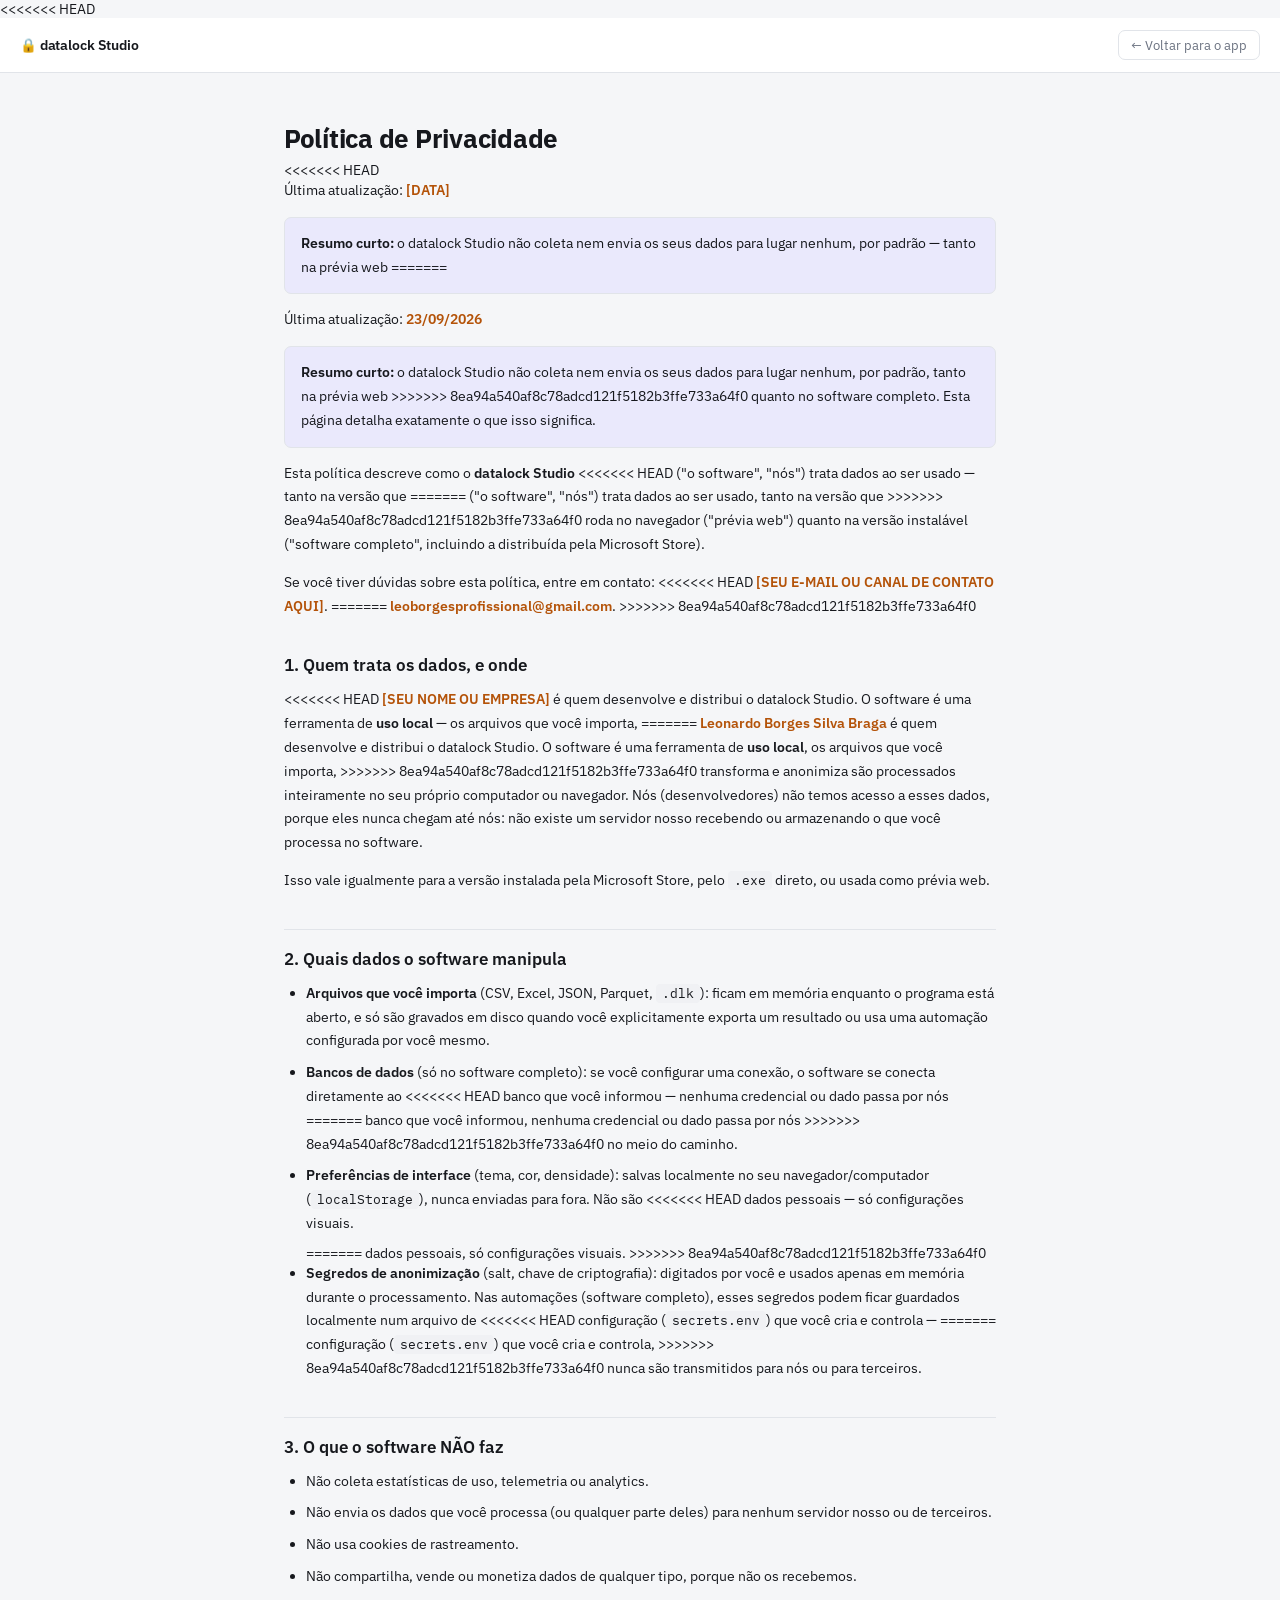
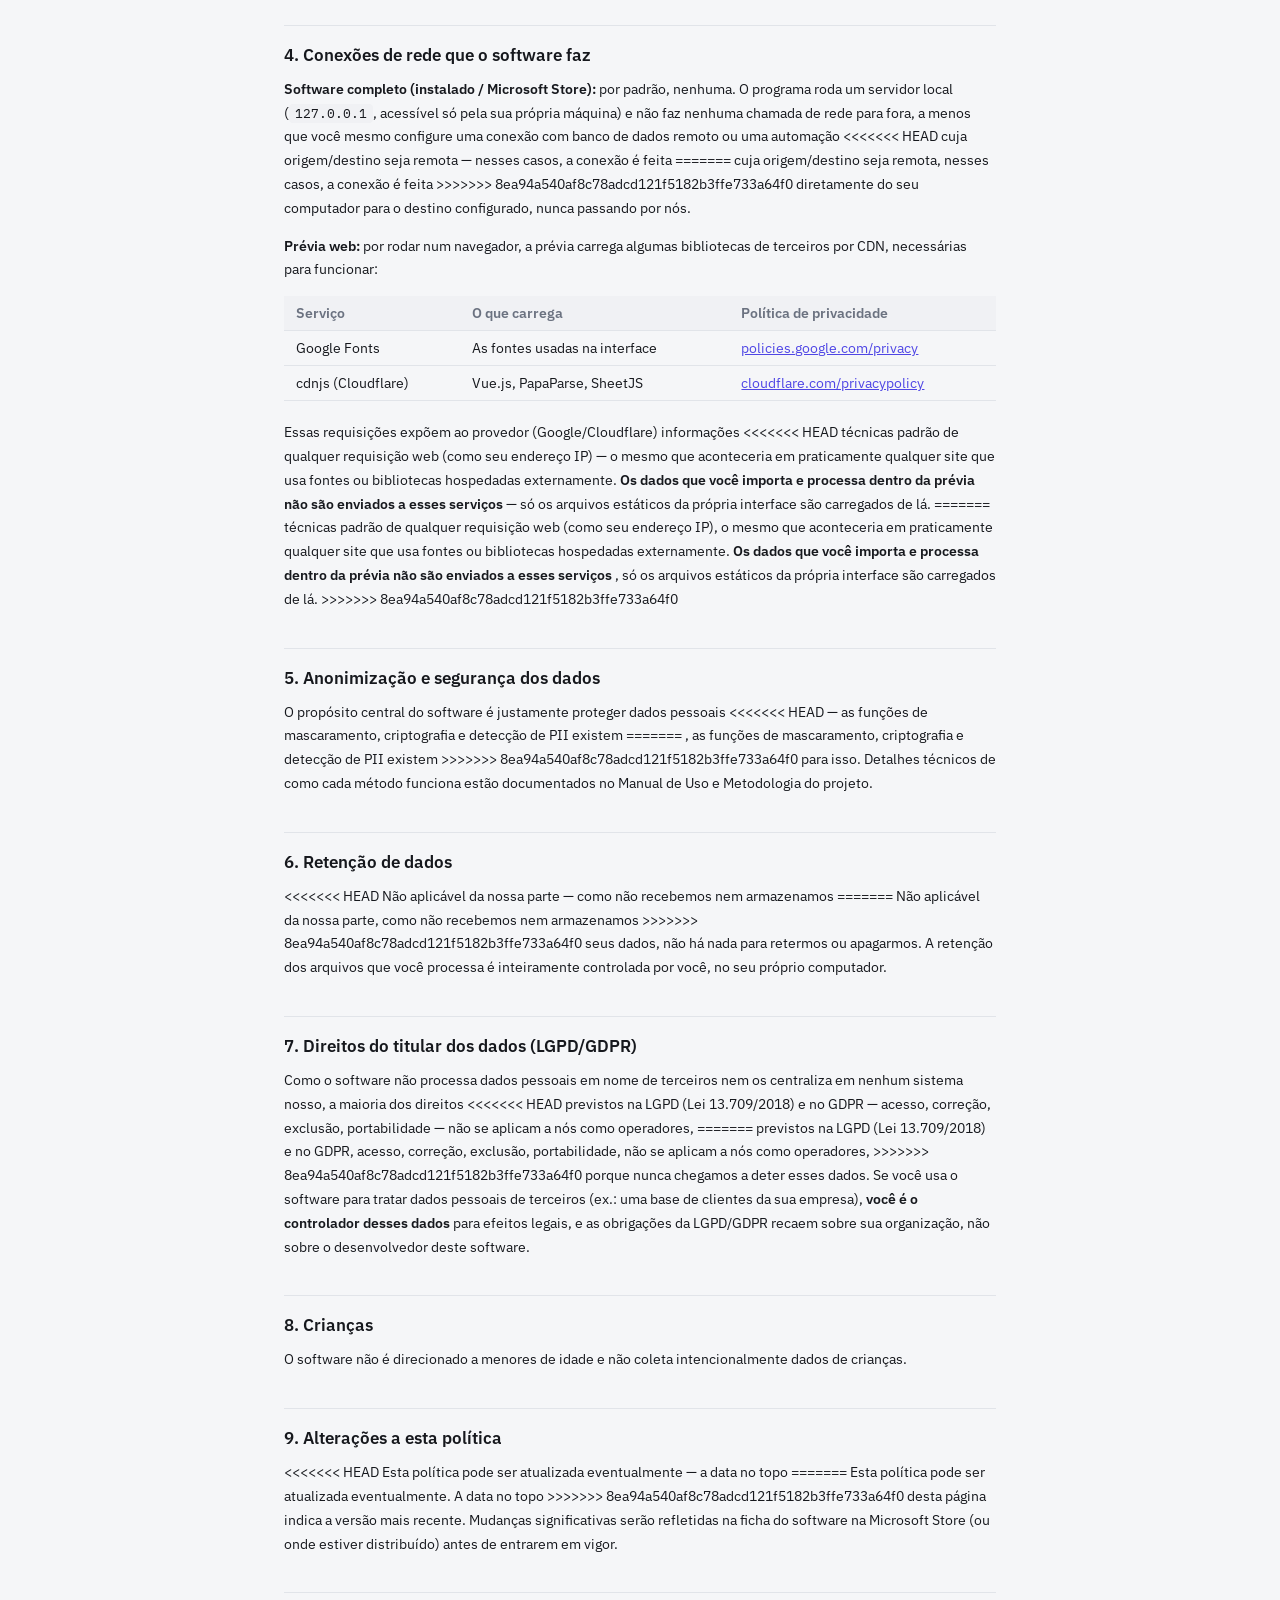
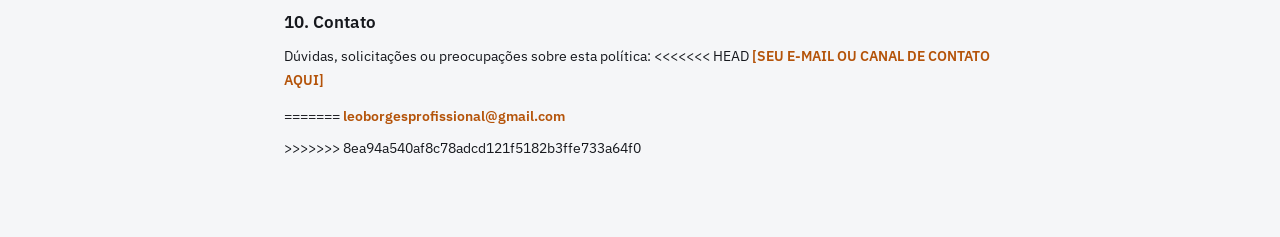
==== commit 70ad158b: "fix: resolve merge conflicts" ====
--- a/privacy.html
+++ b/privacy.html
@@ -1,17 +1,30 @@
 <!DOCTYPE html>
 <!--
+<<<<<<< HEAD
   datalock Studio — Copyright © 2026 [SEU NOME/EMPRESA]. Todos os direitos
   reservados. Software proprietário — ver LICENSE na raiz deste repositório.
+=======
+  datalock Studio, Copyright © 2026 Leonardo Borges Silva Braga. Todos os direitos
+  reservados. Software proprietário, ver LICENSE na raiz deste repositório.
+>>>>>>> 8ea94a540af8c78adcd121f5182b3ffe733a64f0
 -->
 <html lang="pt-BR">
 <head>
 <meta charset="UTF-8" />
 <meta name="viewport" content="width=device-width, initial-scale=1.0" />
+<<<<<<< HEAD
 <title>Política de Privacidade — datalock Studio</title>
 <link rel="icon" href="data:image/svg+xml,<svg xmlns=%22http://www.w3.org/2000/svg%22 viewBox=%220 0 100 100%22><text y=%22.9em%22 font-size=%2290%22>🔒</text></svg>" />
 <link rel="stylesheet" href="css/style.css" />
 <style>
   /* Estilos só desta página de documento — reaproveita as variáveis de
+=======
+<title>Política de Privacidade, datalock Studio</title>
+<link rel="icon" href="data:image/svg+xml,<svg xmlns=%22http://www.w3.org/2000/svg%22 viewBox=%220 0 100 100%22><text y=%22.9em%22 font-size=%2290%22>🔒</text></svg>" />
+<link rel="stylesheet" href="css/style.css" />
+<style>
+  /* Estilos só desta página de documento, reaproveita as variáveis de
+>>>>>>> 8ea94a540af8c78adcd121f5182b3ffe733a64f0
      cor/tipografia já definidas em css/style.css (tema claro/escuro
      automático incluído de graça, sem duplicar nada daqui). */
   body { min-height: 100vh; }
@@ -74,31 +87,53 @@
 
 <main class="doc-wrap">
   <h1>Política de Privacidade</h1>
+<<<<<<< HEAD
   <p class="doc-updated">Última atualização: <span class="fill-me">[DATA]</span></p>
 
   <p class="doc-callout">
     <strong>Resumo curto:</strong> o datalock Studio não coleta nem envia
     os seus dados para lugar nenhum, por padrão — tanto na prévia web
+=======
+  <p class="doc-updated">Última atualização: <span class="fill-me">23/09/2026</span></p>
+
+  <p class="doc-callout">
+    <strong>Resumo curto:</strong> o datalock Studio não coleta nem envia
+    os seus dados para lugar nenhum, por padrão, tanto na prévia web
+>>>>>>> 8ea94a540af8c78adcd121f5182b3ffe733a64f0
     quanto no software completo. Esta página detalha exatamente o que isso
     significa.
   </p>
 
   <p>
     Esta política descreve como o <strong>datalock Studio</strong>
+<<<<<<< HEAD
     ("o software", "nós") trata dados ao ser usado — tanto na versão que
+=======
+    ("o software", "nós") trata dados ao ser usado, tanto na versão que
+>>>>>>> 8ea94a540af8c78adcd121f5182b3ffe733a64f0
     roda no navegador ("prévia web") quanto na versão instalável
     ("software completo", incluindo a distribuída pela Microsoft Store).
   </p>
   <p>
     Se você tiver dúvidas sobre esta política, entre em contato:
+<<<<<<< HEAD
     <strong class="fill-me">[SEU E-MAIL OU CANAL DE CONTATO AQUI]</strong>.
+=======
+    <strong class="fill-me">leoborgesprofissional@gmail.com</strong>.
+>>>>>>> 8ea94a540af8c78adcd121f5182b3ffe733a64f0
   </p>
 
   <h2>1. Quem trata os dados, e onde</h2>
   <p>
+<<<<<<< HEAD
     <strong class="fill-me">[SEU NOME OU EMPRESA]</strong> é quem
     desenvolve e distribui o datalock Studio. O software é uma ferramenta
     de <strong>uso local</strong> — os arquivos que você importa,
+=======
+    <strong class="fill-me">Leonardo Borges Silva Braga</strong> é quem
+    desenvolve e distribui o datalock Studio. O software é uma ferramenta
+    de <strong>uso local</strong>, os arquivos que você importa,
+>>>>>>> 8ea94a540af8c78adcd121f5182b3ffe733a64f0
     transforma e anonimiza são processados inteiramente no seu próprio
     computador ou navegador. Nós (desenvolvedores) não temos acesso a
     esses dados, porque eles nunca chegam até nós: não existe um servidor
@@ -118,17 +153,29 @@
       mesmo.</li>
     <li><strong>Bancos de dados</strong> (só no software completo): se
       você configurar uma conexão, o software se conecta diretamente ao
+<<<<<<< HEAD
       banco que você informou — nenhuma credencial ou dado passa por nós
+=======
+      banco que você informou, nenhuma credencial ou dado passa por nós
+>>>>>>> 8ea94a540af8c78adcd121f5182b3ffe733a64f0
       no meio do caminho.</li>
     <li><strong>Preferências de interface</strong> (tema, cor,
       densidade): salvas localmente no seu navegador/computador
       (<code>localStorage</code>), nunca enviadas para fora. Não são
+<<<<<<< HEAD
       dados pessoais — só configurações visuais.</li>
+=======
+      dados pessoais, só configurações visuais.</li>
+>>>>>>> 8ea94a540af8c78adcd121f5182b3ffe733a64f0
     <li><strong>Segredos de anonimização</strong> (salt, chave de
       criptografia): digitados por você e usados apenas em memória
       durante o processamento. Nas automações (software completo), esses
       segredos podem ficar guardados localmente num arquivo de
+<<<<<<< HEAD
       configuração (<code>secrets.env</code>) que você cria e controla —
+=======
+      configuração (<code>secrets.env</code>) que você cria e controla,
+>>>>>>> 8ea94a540af8c78adcd121f5182b3ffe733a64f0
       nunca são transmitidos para nós ou para terceiros.</li>
   </ul>
 
@@ -148,7 +195,11 @@
     (<code>127.0.0.1</code>, acessível só pela sua própria máquina) e não
     faz nenhuma chamada de rede para fora, a menos que você mesmo
     configure uma conexão com banco de dados remoto ou uma automação
+<<<<<<< HEAD
     cuja origem/destino seja remota — nesses casos, a conexão é feita
+=======
+    cuja origem/destino seja remota, nesses casos, a conexão é feita
+>>>>>>> 8ea94a540af8c78adcd121f5182b3ffe733a64f0
     diretamente do seu computador para o destino configurado, nunca
     passando por nós.</p>
   <p><strong>Prévia web:</strong> por rodar num navegador, a prévia
@@ -165,24 +216,40 @@
   </table>
   <p>
     Essas requisições expõem ao provedor (Google/Cloudflare) informações
+<<<<<<< HEAD
     técnicas padrão de qualquer requisição web (como seu endereço IP) — o
     mesmo que aconteceria em praticamente qualquer site que usa fontes ou
     bibliotecas hospedadas externamente. <strong>Os dados que você importa
     e processa dentro da prévia não são enviados a esses serviços</strong>
     — só os arquivos estáticos da própria interface são carregados de lá.
+=======
+    técnicas padrão de qualquer requisição web (como seu endereço IP), o
+    mesmo que aconteceria em praticamente qualquer site que usa fontes ou
+    bibliotecas hospedadas externamente. <strong>Os dados que você importa
+    e processa dentro da prévia não são enviados a esses serviços</strong>
+   , só os arquivos estáticos da própria interface são carregados de lá.
+>>>>>>> 8ea94a540af8c78adcd121f5182b3ffe733a64f0
   </p>
 
   <h2>5. Anonimização e segurança dos dados</h2>
   <p>
     O propósito central do software é justamente proteger dados pessoais
+<<<<<<< HEAD
     — as funções de mascaramento, criptografia e detecção de PII existem
+=======
+   , as funções de mascaramento, criptografia e detecção de PII existem
+>>>>>>> 8ea94a540af8c78adcd121f5182b3ffe733a64f0
     para isso. Detalhes técnicos de como cada método funciona estão
     documentados no Manual de Uso e Metodologia do projeto.
   </p>
 
   <h2>6. Retenção de dados</h2>
   <p>
+<<<<<<< HEAD
     Não aplicável da nossa parte — como não recebemos nem armazenamos
+=======
+    Não aplicável da nossa parte, como não recebemos nem armazenamos
+>>>>>>> 8ea94a540af8c78adcd121f5182b3ffe733a64f0
     seus dados, não há nada para retermos ou apagarmos. A retenção dos
     arquivos que você processa é inteiramente controlada por você, no seu
     próprio computador.
@@ -192,8 +259,13 @@
   <p>
     Como o software não processa dados pessoais em nome de terceiros nem
     os centraliza em nenhum sistema nosso, a maioria dos direitos
+<<<<<<< HEAD
     previstos na LGPD (Lei 13.709/2018) e no GDPR — acesso, correção,
     exclusão, portabilidade — não se aplicam a nós como operadores,
+=======
+    previstos na LGPD (Lei 13.709/2018) e no GDPR, acesso, correção,
+    exclusão, portabilidade, não se aplicam a nós como operadores,
+>>>>>>> 8ea94a540af8c78adcd121f5182b3ffe733a64f0
     porque nunca chegamos a deter esses dados. Se você usa o software
     para tratar dados pessoais de terceiros (ex.: uma base de clientes da
     sua empresa), <strong>você é o controlador desses dados</strong> para
@@ -209,7 +281,11 @@
 
   <h2>9. Alterações a esta política</h2>
   <p>
+<<<<<<< HEAD
     Esta política pode ser atualizada eventualmente — a data no topo
+=======
+    Esta política pode ser atualizada eventualmente. A data no topo
+>>>>>>> 8ea94a540af8c78adcd121f5182b3ffe733a64f0
     desta página indica a versão mais recente. Mudanças significativas
     serão refletidas na ficha do software na Microsoft Store (ou onde
     estiver distribuído) antes de entrarem em vigor.
@@ -218,9 +294,16 @@
   <h2>10. Contato</h2>
   <p>
     Dúvidas, solicitações ou preocupações sobre esta política:
+<<<<<<< HEAD
     <strong class="fill-me">[SEU E-MAIL OU CANAL DE CONTATO AQUI]</strong>
   </p>
 
+=======
+    <strong class="fill-me">leoborgesprofissional@gmail.com</strong>
+  </p>
+
+
+>>>>>>> 8ea94a540af8c78adcd121f5182b3ffe733a64f0
 </main>
 
 </body>
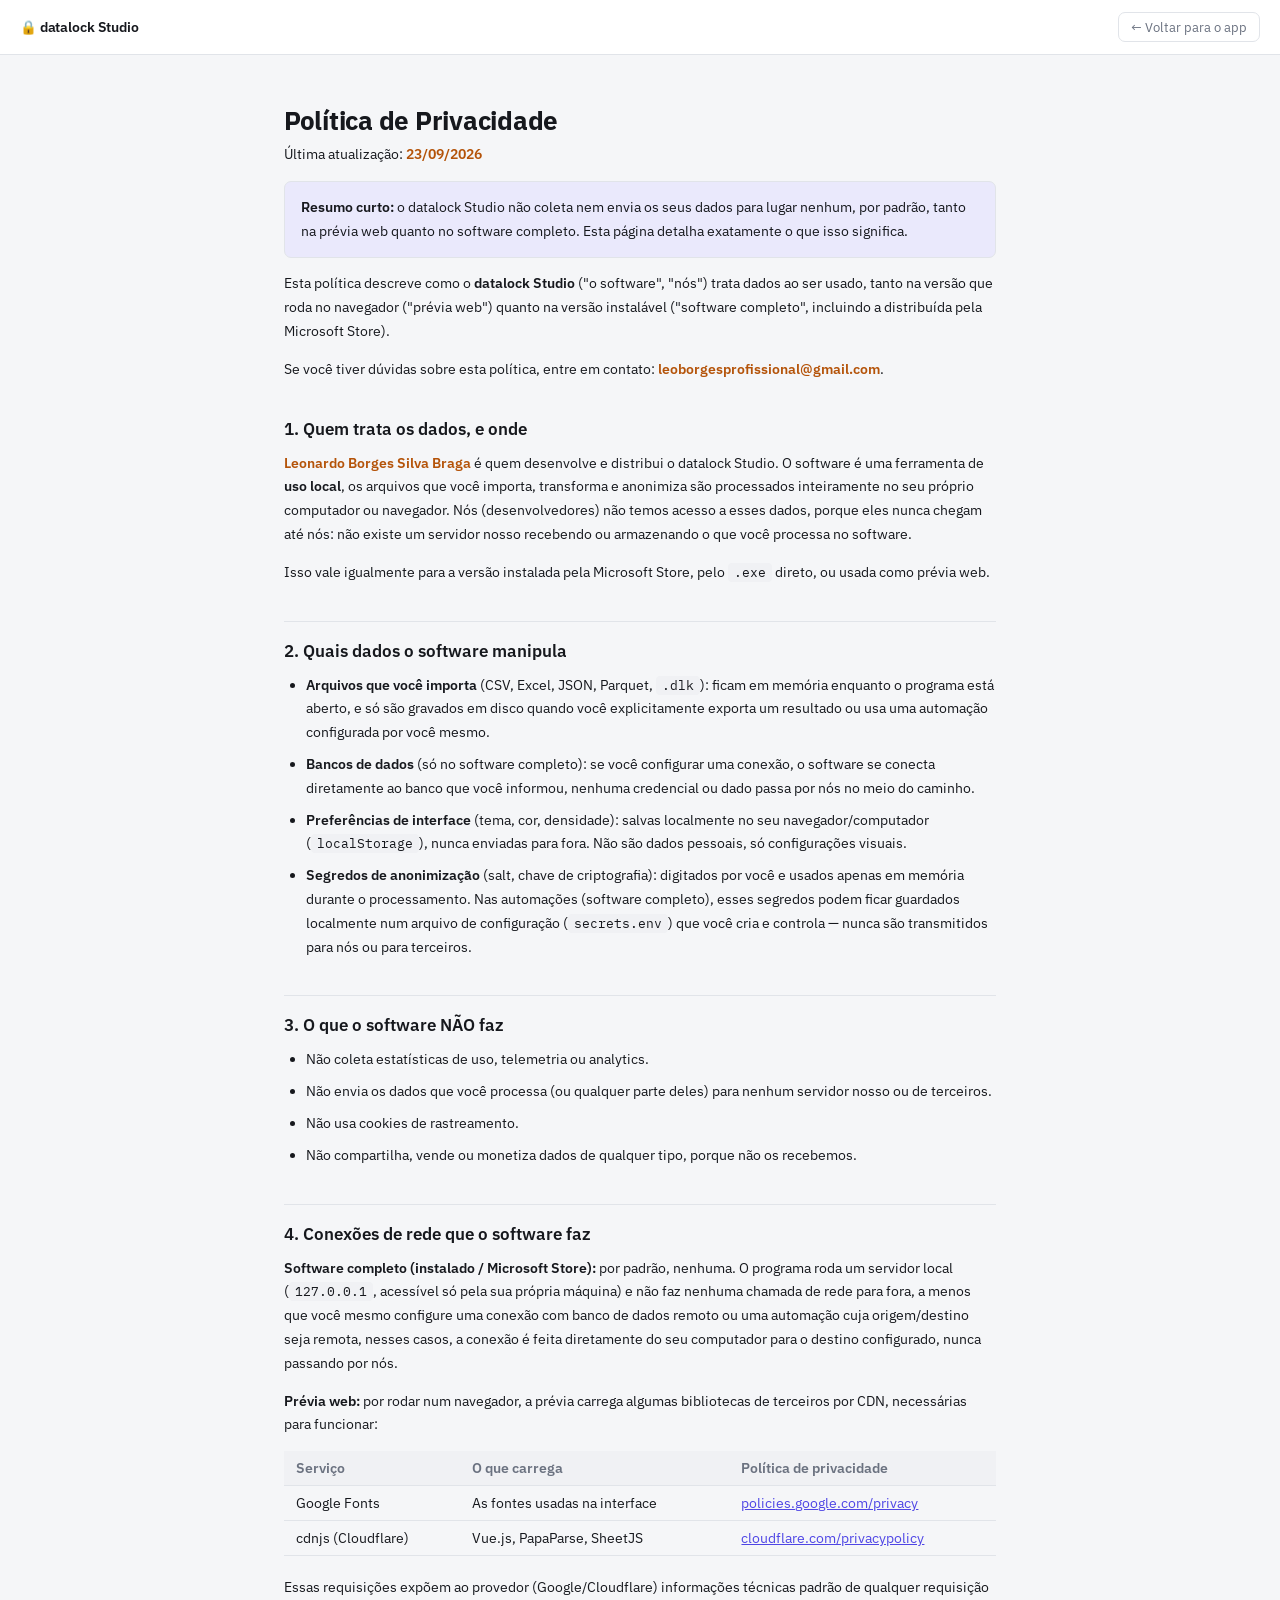
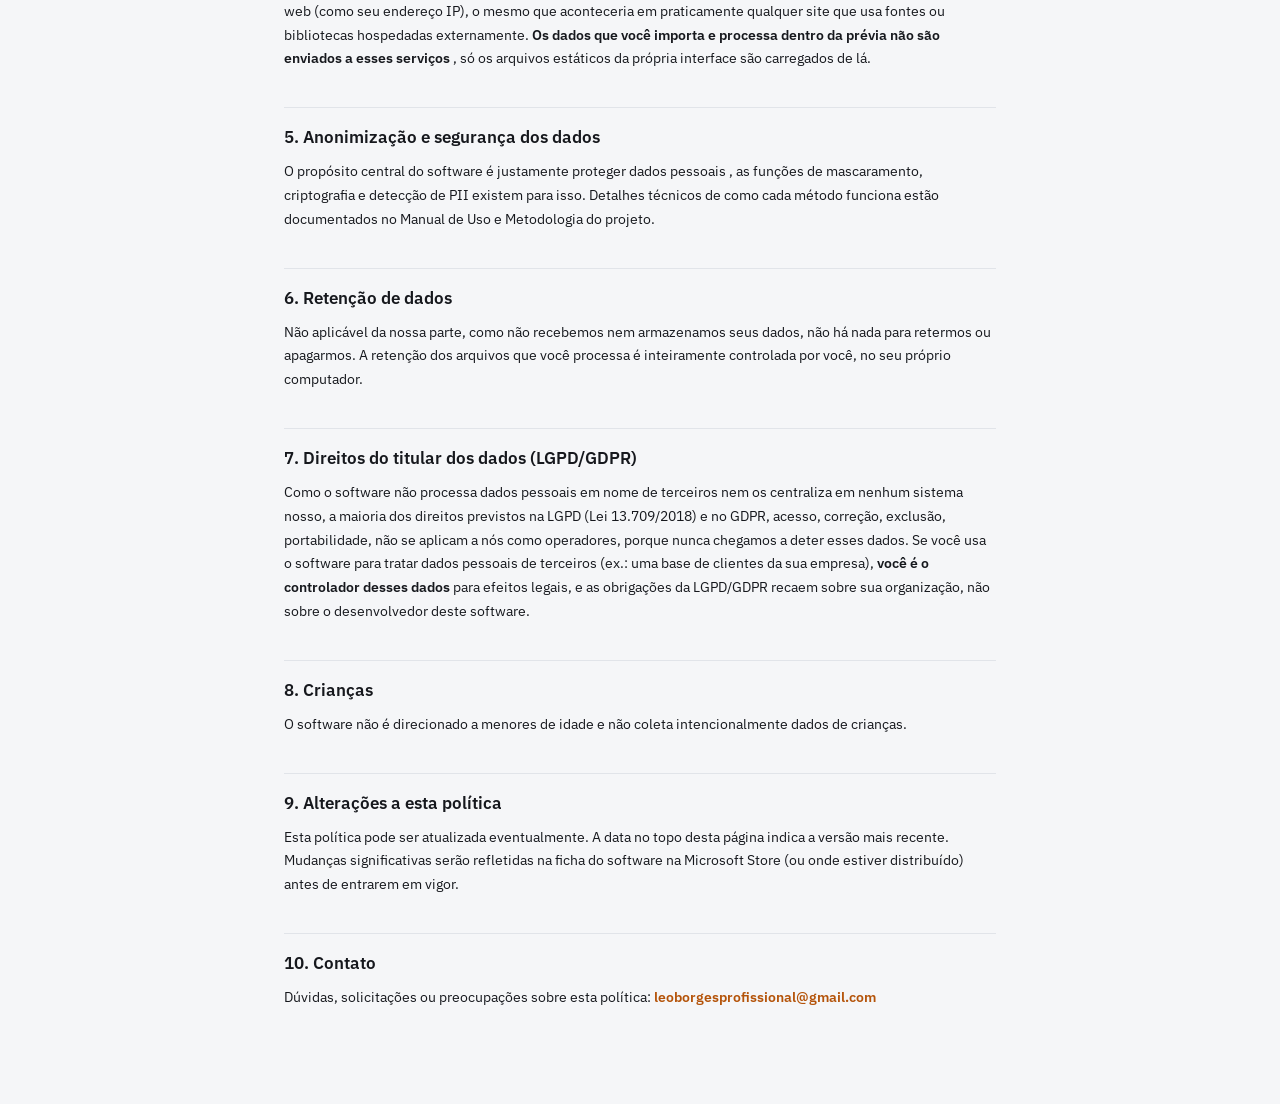
==== commit a95776e5: "v4" ====
--- a/privacy.html
+++ b/privacy.html
@@ -1,30 +1,17 @@
 <!DOCTYPE html>
 <!--
-<<<<<<< HEAD
-  datalock Studio — Copyright © 2026 [SEU NOME/EMPRESA]. Todos os direitos
-  reservados. Software proprietário — ver LICENSE na raiz deste repositório.
-=======
   datalock Studio, Copyright © 2026 Leonardo Borges Silva Braga. Todos os direitos
   reservados. Software proprietário, ver LICENSE na raiz deste repositório.
->>>>>>> 8ea94a540af8c78adcd121f5182b3ffe733a64f0
 -->
 <html lang="pt-BR">
 <head>
 <meta charset="UTF-8" />
 <meta name="viewport" content="width=device-width, initial-scale=1.0" />
-<<<<<<< HEAD
-<title>Política de Privacidade — datalock Studio</title>
-<link rel="icon" href="data:image/svg+xml,<svg xmlns=%22http://www.w3.org/2000/svg%22 viewBox=%220 0 100 100%22><text y=%22.9em%22 font-size=%2290%22>🔒</text></svg>" />
-<link rel="stylesheet" href="css/style.css" />
-<style>
-  /* Estilos só desta página de documento — reaproveita as variáveis de
-=======
 <title>Política de Privacidade, datalock Studio</title>
 <link rel="icon" href="data:image/svg+xml,<svg xmlns=%22http://www.w3.org/2000/svg%22 viewBox=%220 0 100 100%22><text y=%22.9em%22 font-size=%2290%22>🔒</text></svg>" />
 <link rel="stylesheet" href="css/style.css" />
 <style>
   /* Estilos só desta página de documento, reaproveita as variáveis de
->>>>>>> 8ea94a540af8c78adcd121f5182b3ffe733a64f0
      cor/tipografia já definidas em css/style.css (tema claro/escuro
      automático incluído de graça, sem duplicar nada daqui). */
   body { min-height: 100vh; }
@@ -87,53 +74,31 @@
 
 <main class="doc-wrap">
   <h1>Política de Privacidade</h1>
-<<<<<<< HEAD
-  <p class="doc-updated">Última atualização: <span class="fill-me">[DATA]</span></p>
-
-  <p class="doc-callout">
-    <strong>Resumo curto:</strong> o datalock Studio não coleta nem envia
-    os seus dados para lugar nenhum, por padrão — tanto na prévia web
-=======
   <p class="doc-updated">Última atualização: <span class="fill-me">23/09/2026</span></p>
 
   <p class="doc-callout">
     <strong>Resumo curto:</strong> o datalock Studio não coleta nem envia
     os seus dados para lugar nenhum, por padrão, tanto na prévia web
->>>>>>> 8ea94a540af8c78adcd121f5182b3ffe733a64f0
     quanto no software completo. Esta página detalha exatamente o que isso
     significa.
   </p>
 
   <p>
     Esta política descreve como o <strong>datalock Studio</strong>
-<<<<<<< HEAD
-    ("o software", "nós") trata dados ao ser usado — tanto na versão que
-=======
     ("o software", "nós") trata dados ao ser usado, tanto na versão que
->>>>>>> 8ea94a540af8c78adcd121f5182b3ffe733a64f0
     roda no navegador ("prévia web") quanto na versão instalável
     ("software completo", incluindo a distribuída pela Microsoft Store).
   </p>
   <p>
     Se você tiver dúvidas sobre esta política, entre em contato:
-<<<<<<< HEAD
-    <strong class="fill-me">[SEU E-MAIL OU CANAL DE CONTATO AQUI]</strong>.
-=======
     <strong class="fill-me">leoborgesprofissional@gmail.com</strong>.
->>>>>>> 8ea94a540af8c78adcd121f5182b3ffe733a64f0
   </p>
 
   <h2>1. Quem trata os dados, e onde</h2>
   <p>
-<<<<<<< HEAD
-    <strong class="fill-me">[SEU NOME OU EMPRESA]</strong> é quem
-    desenvolve e distribui o datalock Studio. O software é uma ferramenta
-    de <strong>uso local</strong> — os arquivos que você importa,
-=======
     <strong class="fill-me">Leonardo Borges Silva Braga</strong> é quem
     desenvolve e distribui o datalock Studio. O software é uma ferramenta
     de <strong>uso local</strong>, os arquivos que você importa,
->>>>>>> 8ea94a540af8c78adcd121f5182b3ffe733a64f0
     transforma e anonimiza são processados inteiramente no seu próprio
     computador ou navegador. Nós (desenvolvedores) não temos acesso a
     esses dados, porque eles nunca chegam até nós: não existe um servidor
@@ -153,29 +118,17 @@
       mesmo.</li>
     <li><strong>Bancos de dados</strong> (só no software completo): se
       você configurar uma conexão, o software se conecta diretamente ao
-<<<<<<< HEAD
-      banco que você informou — nenhuma credencial ou dado passa por nós
-=======
       banco que você informou, nenhuma credencial ou dado passa por nós
->>>>>>> 8ea94a540af8c78adcd121f5182b3ffe733a64f0
       no meio do caminho.</li>
     <li><strong>Preferências de interface</strong> (tema, cor,
       densidade): salvas localmente no seu navegador/computador
       (<code>localStorage</code>), nunca enviadas para fora. Não são
-<<<<<<< HEAD
-      dados pessoais — só configurações visuais.</li>
-=======
       dados pessoais, só configurações visuais.</li>
->>>>>>> 8ea94a540af8c78adcd121f5182b3ffe733a64f0
     <li><strong>Segredos de anonimização</strong> (salt, chave de
       criptografia): digitados por você e usados apenas em memória
       durante o processamento. Nas automações (software completo), esses
       segredos podem ficar guardados localmente num arquivo de
-<<<<<<< HEAD
       configuração (<code>secrets.env</code>) que você cria e controla —
-=======
-      configuração (<code>secrets.env</code>) que você cria e controla,
->>>>>>> 8ea94a540af8c78adcd121f5182b3ffe733a64f0
       nunca são transmitidos para nós ou para terceiros.</li>
   </ul>
 
@@ -195,11 +148,7 @@
     (<code>127.0.0.1</code>, acessível só pela sua própria máquina) e não
     faz nenhuma chamada de rede para fora, a menos que você mesmo
     configure uma conexão com banco de dados remoto ou uma automação
-<<<<<<< HEAD
-    cuja origem/destino seja remota — nesses casos, a conexão é feita
-=======
     cuja origem/destino seja remota, nesses casos, a conexão é feita
->>>>>>> 8ea94a540af8c78adcd121f5182b3ffe733a64f0
     diretamente do seu computador para o destino configurado, nunca
     passando por nós.</p>
   <p><strong>Prévia web:</strong> por rodar num navegador, a prévia
@@ -216,40 +165,24 @@
   </table>
   <p>
     Essas requisições expõem ao provedor (Google/Cloudflare) informações
-<<<<<<< HEAD
-    técnicas padrão de qualquer requisição web (como seu endereço IP) — o
-    mesmo que aconteceria em praticamente qualquer site que usa fontes ou
-    bibliotecas hospedadas externamente. <strong>Os dados que você importa
-    e processa dentro da prévia não são enviados a esses serviços</strong>
-    — só os arquivos estáticos da própria interface são carregados de lá.
-=======
     técnicas padrão de qualquer requisição web (como seu endereço IP), o
     mesmo que aconteceria em praticamente qualquer site que usa fontes ou
     bibliotecas hospedadas externamente. <strong>Os dados que você importa
     e processa dentro da prévia não são enviados a esses serviços</strong>
    , só os arquivos estáticos da própria interface são carregados de lá.
->>>>>>> 8ea94a540af8c78adcd121f5182b3ffe733a64f0
   </p>
 
   <h2>5. Anonimização e segurança dos dados</h2>
   <p>
     O propósito central do software é justamente proteger dados pessoais
-<<<<<<< HEAD
-    — as funções de mascaramento, criptografia e detecção de PII existem
-=======
    , as funções de mascaramento, criptografia e detecção de PII existem
->>>>>>> 8ea94a540af8c78adcd121f5182b3ffe733a64f0
     para isso. Detalhes técnicos de como cada método funciona estão
     documentados no Manual de Uso e Metodologia do projeto.
   </p>
 
   <h2>6. Retenção de dados</h2>
   <p>
-<<<<<<< HEAD
-    Não aplicável da nossa parte — como não recebemos nem armazenamos
-=======
     Não aplicável da nossa parte, como não recebemos nem armazenamos
->>>>>>> 8ea94a540af8c78adcd121f5182b3ffe733a64f0
     seus dados, não há nada para retermos ou apagarmos. A retenção dos
     arquivos que você processa é inteiramente controlada por você, no seu
     próprio computador.
@@ -259,13 +192,8 @@
   <p>
     Como o software não processa dados pessoais em nome de terceiros nem
     os centraliza em nenhum sistema nosso, a maioria dos direitos
-<<<<<<< HEAD
-    previstos na LGPD (Lei 13.709/2018) e no GDPR — acesso, correção,
-    exclusão, portabilidade — não se aplicam a nós como operadores,
-=======
     previstos na LGPD (Lei 13.709/2018) e no GDPR, acesso, correção,
     exclusão, portabilidade, não se aplicam a nós como operadores,
->>>>>>> 8ea94a540af8c78adcd121f5182b3ffe733a64f0
     porque nunca chegamos a deter esses dados. Se você usa o software
     para tratar dados pessoais de terceiros (ex.: uma base de clientes da
     sua empresa), <strong>você é o controlador desses dados</strong> para
@@ -281,11 +209,7 @@
 
   <h2>9. Alterações a esta política</h2>
   <p>
-<<<<<<< HEAD
-    Esta política pode ser atualizada eventualmente — a data no topo
-=======
     Esta política pode ser atualizada eventualmente. A data no topo
->>>>>>> 8ea94a540af8c78adcd121f5182b3ffe733a64f0
     desta página indica a versão mais recente. Mudanças significativas
     serão refletidas na ficha do software na Microsoft Store (ou onde
     estiver distribuído) antes de entrarem em vigor.
@@ -294,16 +218,10 @@
   <h2>10. Contato</h2>
   <p>
     Dúvidas, solicitações ou preocupações sobre esta política:
-<<<<<<< HEAD
-    <strong class="fill-me">[SEU E-MAIL OU CANAL DE CONTATO AQUI]</strong>
-  </p>
-
-=======
     <strong class="fill-me">leoborgesprofissional@gmail.com</strong>
   </p>
 
 
->>>>>>> 8ea94a540af8c78adcd121f5182b3ffe733a64f0
 </main>
 
 </body>
--- a/css/style.css
+++ b/css/style.css
@@ -314,6 +314,8 @@
 .grid-meta { font-size: 11.5px; margin-bottom: 8px; display: flex; align-items: center; gap: 12px; color: var(--text-muted); }
 .grid-meta strong { color: var(--text); font-weight: 600; }
 .running-badge { color: var(--warn); animation: dl-pulse 1.2s ease-in-out infinite; }
+.pagination-controls { display: flex; align-items: center; gap: 6px; }
+.pagination-controls { display: flex; align-items: center; gap: 4px; }
 .error-badge {
   color: var(--danger); background: var(--danger-soft); padding: 2px 8px; border-radius: 999px;
   font-size: 11px; max-width: 480px; overflow: hidden; text-overflow: ellipsis; white-space: nowrap;
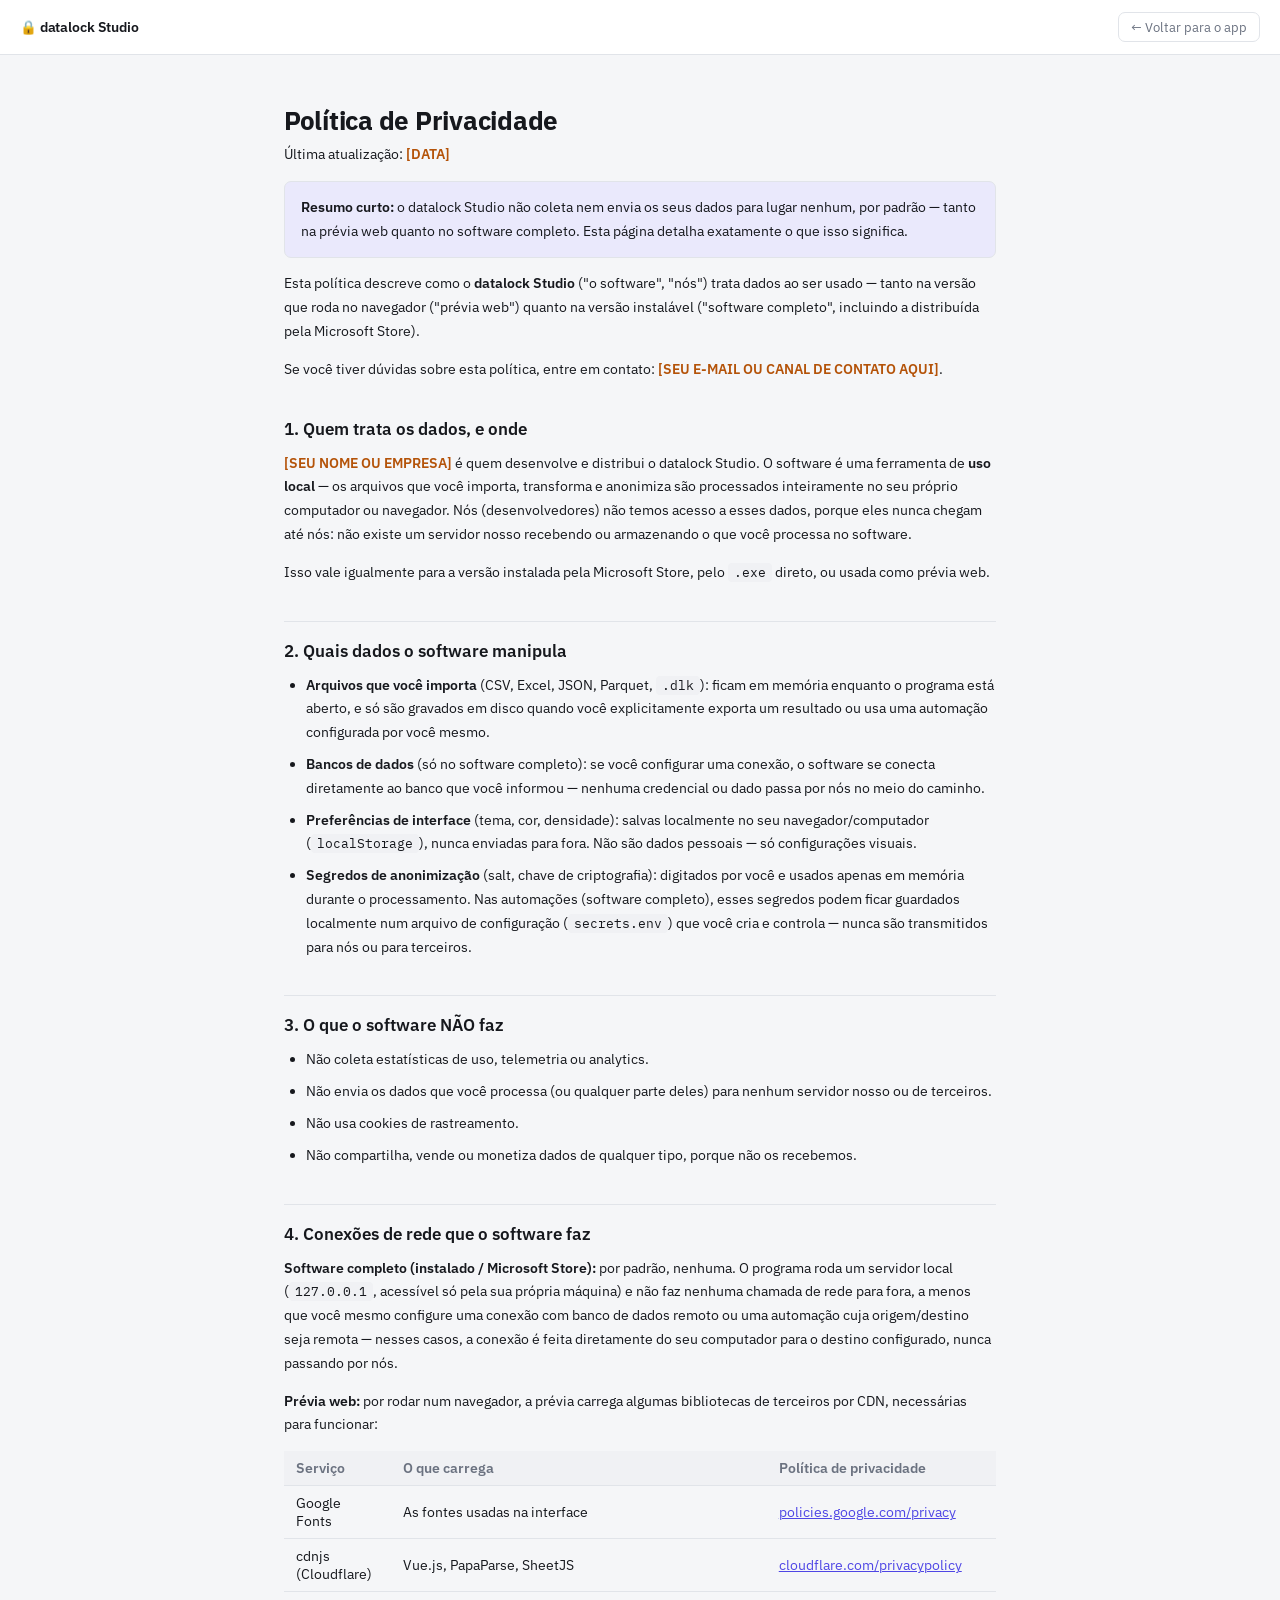
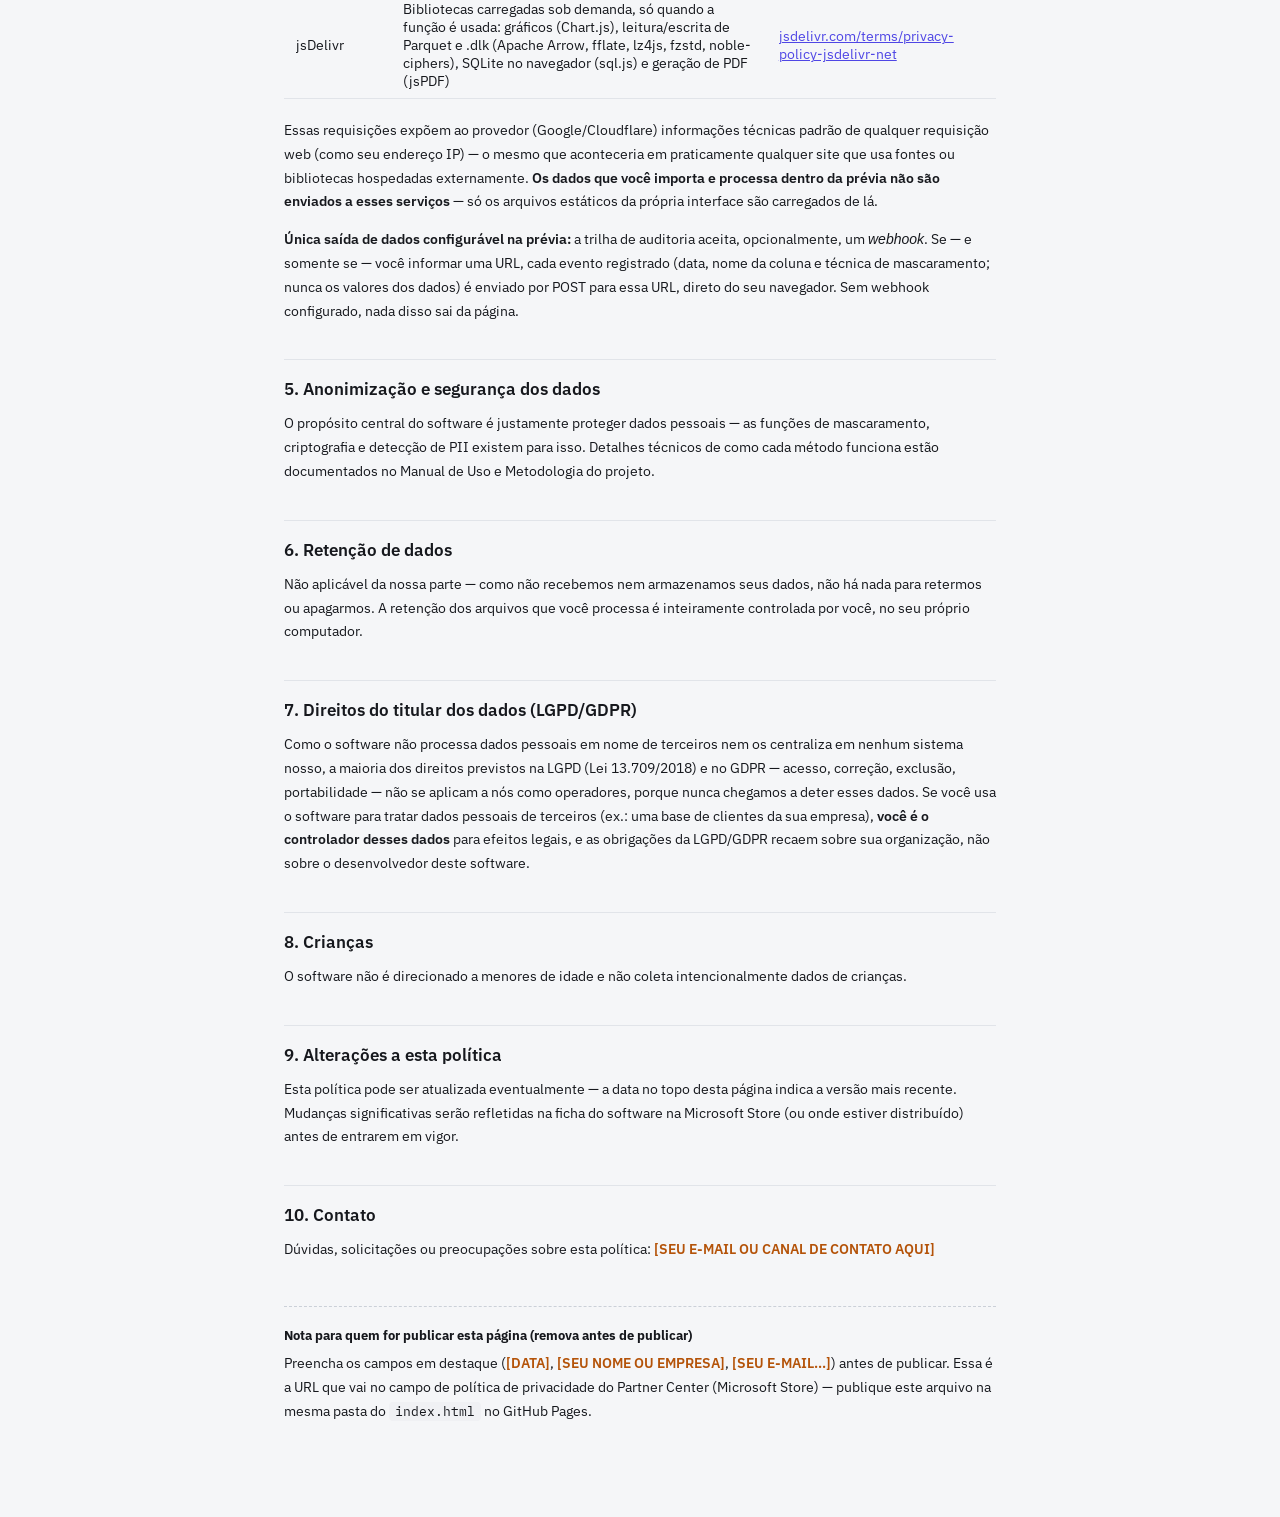
==== commit 78e0481f: "v5" ====
--- a/privacy.html
+++ b/privacy.html
@@ -1,17 +1,17 @@
 <!DOCTYPE html>
 <!--
-  datalock Studio, Copyright © 2026 Leonardo Borges Silva Braga. Todos os direitos
-  reservados. Software proprietário, ver LICENSE na raiz deste repositório.
+  datalock Studio — Copyright © 2026 [SEU NOME/EMPRESA]. Todos os direitos
+  reservados. Software proprietário — ver LICENSE na raiz deste repositório.
 -->
 <html lang="pt-BR">
 <head>
 <meta charset="UTF-8" />
 <meta name="viewport" content="width=device-width, initial-scale=1.0" />
-<title>Política de Privacidade, datalock Studio</title>
+<title>Política de Privacidade — datalock Studio</title>
 <link rel="icon" href="data:image/svg+xml,<svg xmlns=%22http://www.w3.org/2000/svg%22 viewBox=%220 0 100 100%22><text y=%22.9em%22 font-size=%2290%22>🔒</text></svg>" />
 <link rel="stylesheet" href="css/style.css" />
 <style>
-  /* Estilos só desta página de documento, reaproveita as variáveis de
+  /* Estilos só desta página de documento — reaproveita as variáveis de
      cor/tipografia já definidas em css/style.css (tema claro/escuro
      automático incluído de graça, sem duplicar nada daqui). */
   body { min-height: 100vh; }
@@ -74,31 +74,31 @@
 
 <main class="doc-wrap">
   <h1>Política de Privacidade</h1>
-  <p class="doc-updated">Última atualização: <span class="fill-me">23/09/2026</span></p>
+  <p class="doc-updated">Última atualização: <span class="fill-me">[DATA]</span></p>
 
   <p class="doc-callout">
     <strong>Resumo curto:</strong> o datalock Studio não coleta nem envia
-    os seus dados para lugar nenhum, por padrão, tanto na prévia web
+    os seus dados para lugar nenhum, por padrão — tanto na prévia web
     quanto no software completo. Esta página detalha exatamente o que isso
     significa.
   </p>
 
   <p>
     Esta política descreve como o <strong>datalock Studio</strong>
-    ("o software", "nós") trata dados ao ser usado, tanto na versão que
+    ("o software", "nós") trata dados ao ser usado — tanto na versão que
     roda no navegador ("prévia web") quanto na versão instalável
     ("software completo", incluindo a distribuída pela Microsoft Store).
   </p>
   <p>
     Se você tiver dúvidas sobre esta política, entre em contato:
-    <strong class="fill-me">leoborgesprofissional@gmail.com</strong>.
+    <strong class="fill-me">[SEU E-MAIL OU CANAL DE CONTATO AQUI]</strong>.
   </p>
 
   <h2>1. Quem trata os dados, e onde</h2>
   <p>
-    <strong class="fill-me">Leonardo Borges Silva Braga</strong> é quem
+    <strong class="fill-me">[SEU NOME OU EMPRESA]</strong> é quem
     desenvolve e distribui o datalock Studio. O software é uma ferramenta
-    de <strong>uso local</strong>, os arquivos que você importa,
+    de <strong>uso local</strong> — os arquivos que você importa,
     transforma e anonimiza são processados inteiramente no seu próprio
     computador ou navegador. Nós (desenvolvedores) não temos acesso a
     esses dados, porque eles nunca chegam até nós: não existe um servidor
@@ -118,12 +118,12 @@
       mesmo.</li>
     <li><strong>Bancos de dados</strong> (só no software completo): se
       você configurar uma conexão, o software se conecta diretamente ao
-      banco que você informou, nenhuma credencial ou dado passa por nós
+      banco que você informou — nenhuma credencial ou dado passa por nós
       no meio do caminho.</li>
     <li><strong>Preferências de interface</strong> (tema, cor,
       densidade): salvas localmente no seu navegador/computador
       (<code>localStorage</code>), nunca enviadas para fora. Não são
-      dados pessoais, só configurações visuais.</li>
+      dados pessoais — só configurações visuais.</li>
     <li><strong>Segredos de anonimização</strong> (salt, chave de
       criptografia): digitados por você e usados apenas em memória
       durante o processamento. Nas automações (software completo), esses
@@ -148,7 +148,7 @@
     (<code>127.0.0.1</code>, acessível só pela sua própria máquina) e não
     faz nenhuma chamada de rede para fora, a menos que você mesmo
     configure uma conexão com banco de dados remoto ou uma automação
-    cuja origem/destino seja remota, nesses casos, a conexão é feita
+    cuja origem/destino seja remota — nesses casos, a conexão é feita
     diretamente do seu computador para o destino configurado, nunca
     passando por nós.</p>
   <p><strong>Prévia web:</strong> por rodar num navegador, a prévia
@@ -161,28 +161,39 @@
         <td><a href="https://policies.google.com/privacy" target="_blank" rel="noopener">policies.google.com/privacy</a></td></tr>
       <tr><td>cdnjs (Cloudflare)</td><td>Vue.js, PapaParse, SheetJS</td>
         <td><a href="https://www.cloudflare.com/privacypolicy/" target="_blank" rel="noopener">cloudflare.com/privacypolicy</a></td></tr>
+      <tr><td>jsDelivr</td><td>Bibliotecas carregadas sob demanda, só quando a função é usada: gráficos (Chart.js),
+        leitura/escrita de Parquet e .dlk (Apache Arrow, fflate, lz4js, fzstd, noble-ciphers),
+        SQLite no navegador (sql.js) e geração de PDF (jsPDF)</td>
+        <td><a href="https://www.jsdelivr.com/terms/privacy-policy-jsdelivr-net" target="_blank" rel="noopener">jsdelivr.com/terms/privacy-policy-jsdelivr-net</a></td></tr>
     </tbody>
   </table>
   <p>
     Essas requisições expõem ao provedor (Google/Cloudflare) informações
-    técnicas padrão de qualquer requisição web (como seu endereço IP), o
+    técnicas padrão de qualquer requisição web (como seu endereço IP) — o
     mesmo que aconteceria em praticamente qualquer site que usa fontes ou
     bibliotecas hospedadas externamente. <strong>Os dados que você importa
     e processa dentro da prévia não são enviados a esses serviços</strong>
-   , só os arquivos estáticos da própria interface são carregados de lá.
+    — só os arquivos estáticos da própria interface são carregados de lá.
+  </p>
+  <p><strong>Única saída de dados configurável na prévia:</strong> a trilha de
+    auditoria aceita, opcionalmente, um <em>webhook</em>. Se — e somente se —
+    você informar uma URL, cada evento registrado (data, nome da coluna e
+    técnica de mascaramento; nunca os valores dos dados) é enviado por POST
+    para essa URL, direto do seu navegador. Sem webhook configurado, nada
+    disso sai da página.
   </p>
 
   <h2>5. Anonimização e segurança dos dados</h2>
   <p>
     O propósito central do software é justamente proteger dados pessoais
-   , as funções de mascaramento, criptografia e detecção de PII existem
+    — as funções de mascaramento, criptografia e detecção de PII existem
     para isso. Detalhes técnicos de como cada método funciona estão
     documentados no Manual de Uso e Metodologia do projeto.
   </p>
 
   <h2>6. Retenção de dados</h2>
   <p>
-    Não aplicável da nossa parte, como não recebemos nem armazenamos
+    Não aplicável da nossa parte — como não recebemos nem armazenamos
     seus dados, não há nada para retermos ou apagarmos. A retenção dos
     arquivos que você processa é inteiramente controlada por você, no seu
     próprio computador.
@@ -192,8 +203,8 @@
   <p>
     Como o software não processa dados pessoais em nome de terceiros nem
     os centraliza em nenhum sistema nosso, a maioria dos direitos
-    previstos na LGPD (Lei 13.709/2018) e no GDPR, acesso, correção,
-    exclusão, portabilidade, não se aplicam a nós como operadores,
+    previstos na LGPD (Lei 13.709/2018) e no GDPR — acesso, correção,
+    exclusão, portabilidade — não se aplicam a nós como operadores,
     porque nunca chegamos a deter esses dados. Se você usa o software
     para tratar dados pessoais de terceiros (ex.: uma base de clientes da
     sua empresa), <strong>você é o controlador desses dados</strong> para
@@ -209,7 +220,7 @@
 
   <h2>9. Alterações a esta política</h2>
   <p>
-    Esta política pode ser atualizada eventualmente. A data no topo
+    Esta política pode ser atualizada eventualmente — a data no topo
     desta página indica a versão mais recente. Mudanças significativas
     serão refletidas na ficha do software na Microsoft Store (ou onde
     estiver distribuído) antes de entrarem em vigor.
@@ -218,10 +229,20 @@
   <h2>10. Contato</h2>
   <p>
     Dúvidas, solicitações ou preocupações sobre esta política:
-    <strong class="fill-me">leoborgesprofissional@gmail.com</strong>
-  </p>
-
-
+    <strong class="fill-me">[SEU E-MAIL OU CANAL DE CONTATO AQUI]</strong>
+  </p>
+
+  <div class="doc-note">
+    <h3>Nota para quem for publicar esta página (remova antes de publicar)</h3>
+    <p>
+      Preencha os campos em destaque (<span class="fill-me">[DATA]</span>,
+      <span class="fill-me">[SEU NOME OU EMPRESA]</span>,
+      <span class="fill-me">[SEU E-MAIL...]</span>) antes de publicar. Essa
+      é a URL que vai no campo de política de privacidade do Partner
+      Center (Microsoft Store) — publique este arquivo na mesma pasta do
+      <code>index.html</code> no GitHub Pages.
+    </p>
+  </div>
 </main>
 
 </body>
--- a/css/style.css
+++ b/css/style.css
@@ -207,6 +207,16 @@
 .engine-badge .dot { width: 6px; height: 6px; border-radius: 50%; background: var(--warn); flex-shrink: 0; }
 .engine-badge.server .dot { background: var(--success); }
 .engine-badge.server { background: var(--success-soft); color: var(--success); }
+button.engine-badge.connect-btn {
+  border: 1px dashed var(--border); cursor: pointer; font-family: inherit;
+  transition: background 0.15s ease, border-color 0.15s ease;
+}
+button.engine-badge.connect-btn:hover:not(:disabled) { background: var(--surface-hover, var(--surface)); border-color: var(--accent); }
+button.engine-badge.connect-btn:disabled { cursor: default; opacity: 0.75; }
+.connect-error-note {
+  font-size: 11px; color: var(--danger); max-width: 320px;
+  white-space: normal; line-height: 1.3;
+}
 .topbar-actions { margin-left: auto; display: flex; align-items: center; gap: 4px; }
 
 /* ── Botões ─────────────────────────────────────────────────────────────── */
@@ -319,9 +329,22 @@
 .error-badge {
   color: var(--danger); background: var(--danger-soft); padding: 2px 8px; border-radius: 999px;
   font-size: 11px; max-width: 480px; overflow: hidden; text-overflow: ellipsis; white-space: nowrap;
-  animation: dl-pop-in 0.16s ease;
-}
+  animation: dl-pop-in 0.16s ease; cursor: pointer;
+}
+.error-badge:hover { filter: brightness(1.08); }
+.error-expanded {
+  display: flex; align-items: flex-start; gap: 8px; background: var(--danger-soft); color: var(--danger);
+  border: 1px solid var(--danger); border-radius: var(--radius-sm); padding: 8px 10px; margin: 0 0 8px;
+  font-size: 12px; line-height: 1.5;
+}
+.error-expanded-text { flex: 1; white-space: pre-wrap; word-break: break-word; }
+.error-expanded .btn, .error-expanded .icon-btn { flex-shrink: 0; }
 .grid-scroll { flex: 1; overflow: auto; background: var(--surface); border: 1px solid var(--border); border-radius: var(--radius-lg); }
+.chart-wrap {
+  flex: 1; background: var(--surface); border: 1px solid var(--border); border-radius: var(--radius-lg);
+  padding: 20px; display: flex; align-items: stretch; justify-content: stretch;
+}
+.chart-wrap canvas { max-height: 100%; }
 
 table.data-grid { border-collapse: collapse; width: 100%; font-size: 12px; }
 table.data-grid thead th {
@@ -385,6 +408,11 @@
   animation: dl-pop-in 0.18s cubic-bezier(0.16, 1, 0.3, 1);
 }
 .modal.wide { width: 600px; }
+.modal.extra-wide { width: min(1000px, 92vw); }
+.eda-grid { display: grid; grid-template-columns: repeat(auto-fill, minmax(240px, 1fr)); gap: 14px; margin-top: 14px; }
+.eda-card { background: var(--surface-sunken); border: 1px solid var(--border); border-radius: var(--radius); padding: 12px; }
+.eda-card-title { font-size: 12.5px; font-weight: 600; margin-bottom: 6px; display: flex; flex-direction: column; gap: 2px; }
+.eda-card canvas { max-height: 140px; }
 .modal h2 { margin: 0 0 4px; font-size: 15.5px; font-weight: 600; display: flex; align-items: center; gap: 8px; letter-spacing: -0.01em; }
 .modal h2 .icon { color: var(--accent); }
 .modal-actions { display: flex; justify-content: flex-end; gap: 8px; margin-top: 18px; }
@@ -429,9 +457,9 @@
   display: flex; align-items: center; justify-content: center; width: 30px; height: 30px; flex-shrink: 0;
   border-radius: var(--radius-sm); background: var(--accent-soft); color: var(--accent);
 }
-.command-item-text { flex: 1; min-width: 0; }
-.command-item-name { font-size: 12.5px; font-weight: 600; }
-.command-item-desc { font-size: 11px; color: var(--text-muted); margin-top: 1px; }
+.command-item-text { flex: 1; min-width: 0; display: flex; flex-direction: column; gap: 2px; }
+.command-item-name { display: block; font-size: 12.5px; font-weight: 600; }
+.command-item-desc { display: block; font-size: 11px; color: var(--text-muted); line-height: 1.35; }
 .command-empty { padding: 30px; text-align: center; color: var(--text-faint); font-size: 12px; }
 
 /* ── Formulários (dentro do drawer/modais) ──────────────────────────────── */
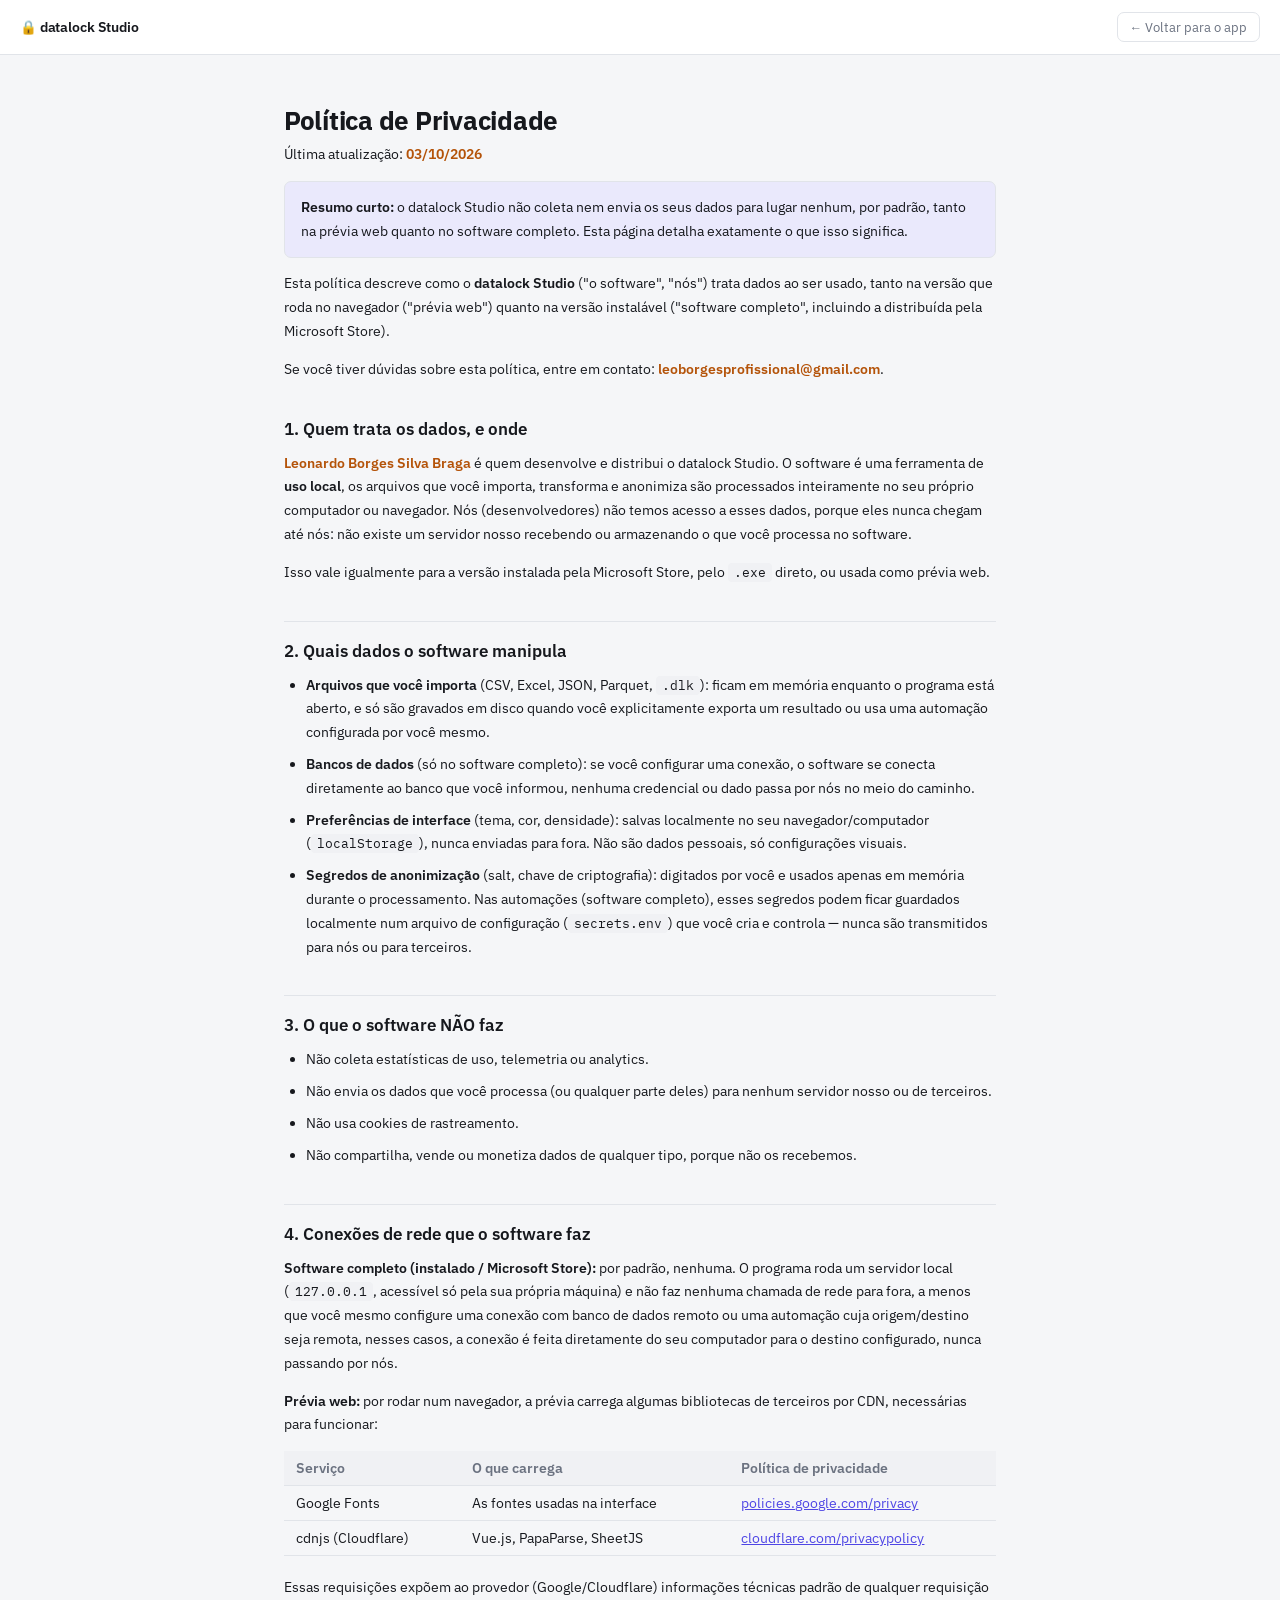
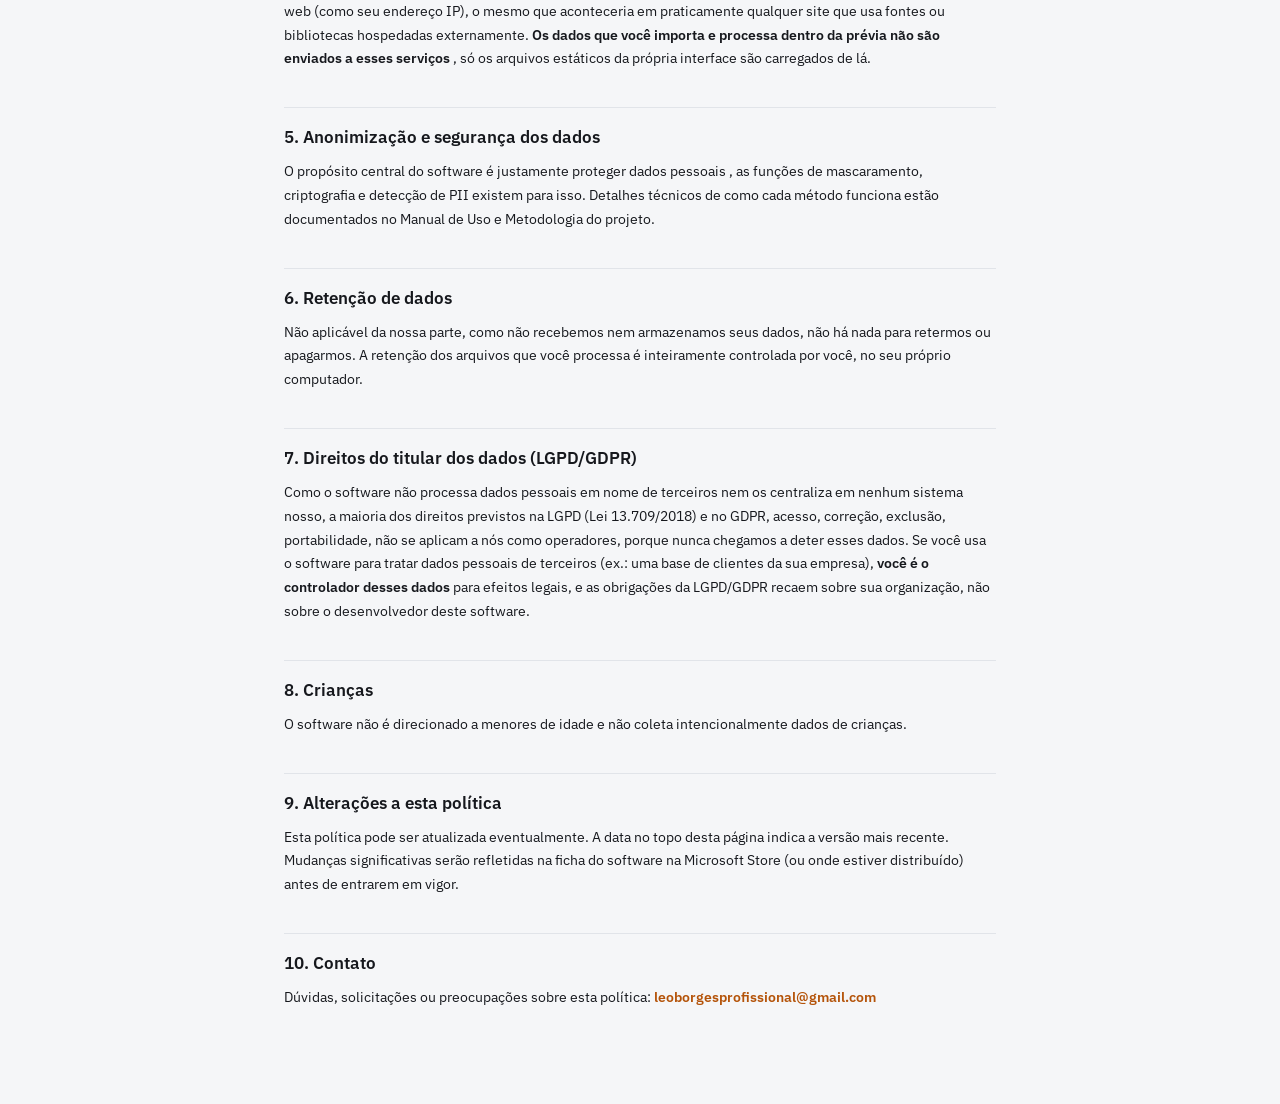
==== commit 074a818f: "v5" ====
--- a/privacy.html
+++ b/privacy.html
@@ -1,17 +1,17 @@
 <!DOCTYPE html>
 <!--
-  datalock Studio — Copyright © 2026 [SEU NOME/EMPRESA]. Todos os direitos
-  reservados. Software proprietário — ver LICENSE na raiz deste repositório.
+  datalock Studio, Copyright © 2026 Leonardo Borges Silva Braga. Todos os direitos
+  reservados. Software proprietário, ver LICENSE na raiz deste repositório.
 -->
 <html lang="pt-BR">
 <head>
 <meta charset="UTF-8" />
 <meta name="viewport" content="width=device-width, initial-scale=1.0" />
-<title>Política de Privacidade — datalock Studio</title>
+<title>Política de Privacidade, datalock Studio</title>
 <link rel="icon" href="data:image/svg+xml,<svg xmlns=%22http://www.w3.org/2000/svg%22 viewBox=%220 0 100 100%22><text y=%22.9em%22 font-size=%2290%22>🔒</text></svg>" />
 <link rel="stylesheet" href="css/style.css" />
 <style>
-  /* Estilos só desta página de documento — reaproveita as variáveis de
+  /* Estilos só desta página de documento, reaproveita as variáveis de
      cor/tipografia já definidas em css/style.css (tema claro/escuro
      automático incluído de graça, sem duplicar nada daqui). */
   body { min-height: 100vh; }
@@ -74,31 +74,31 @@
 
 <main class="doc-wrap">
   <h1>Política de Privacidade</h1>
-  <p class="doc-updated">Última atualização: <span class="fill-me">[DATA]</span></p>
+  <p class="doc-updated">Última atualização: <span class="fill-me">03/10/2026</span></p>
 
   <p class="doc-callout">
     <strong>Resumo curto:</strong> o datalock Studio não coleta nem envia
-    os seus dados para lugar nenhum, por padrão — tanto na prévia web
+    os seus dados para lugar nenhum, por padrão, tanto na prévia web
     quanto no software completo. Esta página detalha exatamente o que isso
     significa.
   </p>
 
   <p>
     Esta política descreve como o <strong>datalock Studio</strong>
-    ("o software", "nós") trata dados ao ser usado — tanto na versão que
+    ("o software", "nós") trata dados ao ser usado, tanto na versão que
     roda no navegador ("prévia web") quanto na versão instalável
     ("software completo", incluindo a distribuída pela Microsoft Store).
   </p>
   <p>
     Se você tiver dúvidas sobre esta política, entre em contato:
-    <strong class="fill-me">[SEU E-MAIL OU CANAL DE CONTATO AQUI]</strong>.
+    <strong class="fill-me">leoborgesprofissional@gmail.com</strong>.
   </p>
 
   <h2>1. Quem trata os dados, e onde</h2>
   <p>
-    <strong class="fill-me">[SEU NOME OU EMPRESA]</strong> é quem
+    <strong class="fill-me">Leonardo Borges Silva Braga</strong> é quem
     desenvolve e distribui o datalock Studio. O software é uma ferramenta
-    de <strong>uso local</strong> — os arquivos que você importa,
+    de <strong>uso local</strong>, os arquivos que você importa,
     transforma e anonimiza são processados inteiramente no seu próprio
     computador ou navegador. Nós (desenvolvedores) não temos acesso a
     esses dados, porque eles nunca chegam até nós: não existe um servidor
@@ -118,12 +118,12 @@
       mesmo.</li>
     <li><strong>Bancos de dados</strong> (só no software completo): se
       você configurar uma conexão, o software se conecta diretamente ao
-      banco que você informou — nenhuma credencial ou dado passa por nós
+      banco que você informou, nenhuma credencial ou dado passa por nós
       no meio do caminho.</li>
     <li><strong>Preferências de interface</strong> (tema, cor,
       densidade): salvas localmente no seu navegador/computador
       (<code>localStorage</code>), nunca enviadas para fora. Não são
-      dados pessoais — só configurações visuais.</li>
+      dados pessoais, só configurações visuais.</li>
     <li><strong>Segredos de anonimização</strong> (salt, chave de
       criptografia): digitados por você e usados apenas em memória
       durante o processamento. Nas automações (software completo), esses
@@ -148,7 +148,7 @@
     (<code>127.0.0.1</code>, acessível só pela sua própria máquina) e não
     faz nenhuma chamada de rede para fora, a menos que você mesmo
     configure uma conexão com banco de dados remoto ou uma automação
-    cuja origem/destino seja remota — nesses casos, a conexão é feita
+    cuja origem/destino seja remota, nesses casos, a conexão é feita
     diretamente do seu computador para o destino configurado, nunca
     passando por nós.</p>
   <p><strong>Prévia web:</strong> por rodar num navegador, a prévia
@@ -161,39 +161,28 @@
         <td><a href="https://policies.google.com/privacy" target="_blank" rel="noopener">policies.google.com/privacy</a></td></tr>
       <tr><td>cdnjs (Cloudflare)</td><td>Vue.js, PapaParse, SheetJS</td>
         <td><a href="https://www.cloudflare.com/privacypolicy/" target="_blank" rel="noopener">cloudflare.com/privacypolicy</a></td></tr>
-      <tr><td>jsDelivr</td><td>Bibliotecas carregadas sob demanda, só quando a função é usada: gráficos (Chart.js),
-        leitura/escrita de Parquet e .dlk (Apache Arrow, fflate, lz4js, fzstd, noble-ciphers),
-        SQLite no navegador (sql.js) e geração de PDF (jsPDF)</td>
-        <td><a href="https://www.jsdelivr.com/terms/privacy-policy-jsdelivr-net" target="_blank" rel="noopener">jsdelivr.com/terms/privacy-policy-jsdelivr-net</a></td></tr>
     </tbody>
   </table>
   <p>
     Essas requisições expõem ao provedor (Google/Cloudflare) informações
-    técnicas padrão de qualquer requisição web (como seu endereço IP) — o
+    técnicas padrão de qualquer requisição web (como seu endereço IP), o
     mesmo que aconteceria em praticamente qualquer site que usa fontes ou
     bibliotecas hospedadas externamente. <strong>Os dados que você importa
     e processa dentro da prévia não são enviados a esses serviços</strong>
-    — só os arquivos estáticos da própria interface são carregados de lá.
-  </p>
-  <p><strong>Única saída de dados configurável na prévia:</strong> a trilha de
-    auditoria aceita, opcionalmente, um <em>webhook</em>. Se — e somente se —
-    você informar uma URL, cada evento registrado (data, nome da coluna e
-    técnica de mascaramento; nunca os valores dos dados) é enviado por POST
-    para essa URL, direto do seu navegador. Sem webhook configurado, nada
-    disso sai da página.
+   , só os arquivos estáticos da própria interface são carregados de lá.
   </p>
 
   <h2>5. Anonimização e segurança dos dados</h2>
   <p>
     O propósito central do software é justamente proteger dados pessoais
-    — as funções de mascaramento, criptografia e detecção de PII existem
+   , as funções de mascaramento, criptografia e detecção de PII existem
     para isso. Detalhes técnicos de como cada método funciona estão
     documentados no Manual de Uso e Metodologia do projeto.
   </p>
 
   <h2>6. Retenção de dados</h2>
   <p>
-    Não aplicável da nossa parte — como não recebemos nem armazenamos
+    Não aplicável da nossa parte, como não recebemos nem armazenamos
     seus dados, não há nada para retermos ou apagarmos. A retenção dos
     arquivos que você processa é inteiramente controlada por você, no seu
     próprio computador.
@@ -203,8 +192,8 @@
   <p>
     Como o software não processa dados pessoais em nome de terceiros nem
     os centraliza em nenhum sistema nosso, a maioria dos direitos
-    previstos na LGPD (Lei 13.709/2018) e no GDPR — acesso, correção,
-    exclusão, portabilidade — não se aplicam a nós como operadores,
+    previstos na LGPD (Lei 13.709/2018) e no GDPR, acesso, correção,
+    exclusão, portabilidade, não se aplicam a nós como operadores,
     porque nunca chegamos a deter esses dados. Se você usa o software
     para tratar dados pessoais de terceiros (ex.: uma base de clientes da
     sua empresa), <strong>você é o controlador desses dados</strong> para
@@ -220,7 +209,7 @@
 
   <h2>9. Alterações a esta política</h2>
   <p>
-    Esta política pode ser atualizada eventualmente — a data no topo
+    Esta política pode ser atualizada eventualmente. A data no topo
     desta página indica a versão mais recente. Mudanças significativas
     serão refletidas na ficha do software na Microsoft Store (ou onde
     estiver distribuído) antes de entrarem em vigor.
@@ -229,21 +218,11 @@
   <h2>10. Contato</h2>
   <p>
     Dúvidas, solicitações ou preocupações sobre esta política:
-    <strong class="fill-me">[SEU E-MAIL OU CANAL DE CONTATO AQUI]</strong>
-  </p>
-
-  <div class="doc-note">
-    <h3>Nota para quem for publicar esta página (remova antes de publicar)</h3>
-    <p>
-      Preencha os campos em destaque (<span class="fill-me">[DATA]</span>,
-      <span class="fill-me">[SEU NOME OU EMPRESA]</span>,
-      <span class="fill-me">[SEU E-MAIL...]</span>) antes de publicar. Essa
-      é a URL que vai no campo de política de privacidade do Partner
-      Center (Microsoft Store) — publique este arquivo na mesma pasta do
-      <code>index.html</code> no GitHub Pages.
-    </p>
-  </div>
+    <strong class="fill-me">leoborgesprofissional@gmail.com</strong>
+  </p>
+
+
 </main>
 
 </body>
-</html>
+</html>
--- a/css/style.css
+++ b/css/style.css
@@ -11,7 +11,14 @@
    são o padrão de qualquer ferramenta de banco de dados séria.
    ============================================================================= */
 
-@import url('https://fonts.googleapis.com/css2?family=IBM+Plex+Sans:wght@400;500;600;700&family=IBM+Plex+Mono:wght@400;500;600&display=swap');
+/* Fontes empacotadas localmente (web/fonts) — o .exe e a Microsoft Store funcionam sem internet. */
+@font-face { font-family: 'IBM Plex Sans'; font-style: normal; font-weight: 400; font-display: swap; src: url('../fonts/ibm-plex-sans-latin-400-normal.woff2') format('woff2'); }
+@font-face { font-family: 'IBM Plex Sans'; font-style: normal; font-weight: 500; font-display: swap; src: url('../fonts/ibm-plex-sans-latin-500-normal.woff2') format('woff2'); }
+@font-face { font-family: 'IBM Plex Sans'; font-style: normal; font-weight: 600; font-display: swap; src: url('../fonts/ibm-plex-sans-latin-600-normal.woff2') format('woff2'); }
+@font-face { font-family: 'IBM Plex Sans'; font-style: normal; font-weight: 700; font-display: swap; src: url('../fonts/ibm-plex-sans-latin-700-normal.woff2') format('woff2'); }
+@font-face { font-family: 'IBM Plex Mono'; font-style: normal; font-weight: 400; font-display: swap; src: url('../fonts/ibm-plex-mono-latin-400-normal.woff2') format('woff2'); }
+@font-face { font-family: 'IBM Plex Mono'; font-style: normal; font-weight: 500; font-display: swap; src: url('../fonts/ibm-plex-mono-latin-500-normal.woff2') format('woff2'); }
+@font-face { font-family: 'IBM Plex Mono'; font-style: normal; font-weight: 600; font-display: swap; src: url('../fonts/ibm-plex-mono-latin-600-normal.woff2') format('woff2'); }
 
 /* ── Tokens: tema claro (padrão) ─────────────────────────────────────────── */
 :root {
@@ -159,7 +166,7 @@
   font-size: 13.5px;
   -webkit-font-smoothing: antialiased;
 }
-[v-cloak] { display: none; }
+#app[v-cloak], [v-cloak] { display: none !important; }
 #app { height: 100vh; display: flex; flex-direction: column; }
 .muted { color: var(--text-muted); }
 .icon { display: inline-flex; flex-shrink: 0; vertical-align: middle; }
@@ -556,3 +563,128 @@
 .onboarding-dots span { width: 6px; height: 6px; border-radius: 50%; background: var(--border); transition: background 0.15s ease, transform 0.15s ease; }
 .onboarding-dots span.active { background: var(--accent); transform: scale(1.3); }
 .onboarding-actions { display: flex; justify-content: space-between; align-items: center; }
+
+/* =============================================================================
+   Polimento — conexão, abertura de arquivos, barra superior responsiva
+   ============================================================================= */
+
+/* A página inteira usa a altura real da janela (a barra de endereço móvel e o WebView2 não cortam o rodapé) */
+#app { height: 100vh; height: 100dvh; }
+
+/* Seleção e rolagem discretas, no tom do tema */
+::selection { background: color-mix(in srgb, var(--accent) 28%, transparent); }
+* { scrollbar-width: thin; scrollbar-color: var(--border-strong) transparent; }
+
+/* Números alinhados em colunas na grade (valores, contagens, ids) */
+table.data-grid td, table.data-grid th { font-variant-numeric: tabular-nums; }
+
+/* ── Badge de conexão ───────────────────────────────────────────────────── */
+button.engine-badge.connect-btn { color: var(--text-muted); }
+button.engine-badge.connect-btn .dot { background: var(--warn); }
+button.engine-badge.connect-btn:disabled .dot { animation: dl-pulse 1s ease-in-out infinite; }
+.engine-badge.server .dot { box-shadow: 0 0 0 3px color-mix(in srgb, var(--success) 22%, transparent); }
+.connect-note {
+  font-size: 11px; color: var(--text-muted); max-width: 360px; white-space: normal; line-height: 1.3;
+}
+
+/* ── Tela inicial: carregando, erro e atalho ────────────────────────────── */
+.dropzone .spinner {
+  width: 34px; height: 34px; border-radius: 50%;
+  border: 3px solid var(--border-strong); border-top-color: var(--accent);
+  animation: dl-spin 0.8s linear infinite;
+}
+@keyframes dl-spin { to { transform: rotate(360deg); } }
+.dropzone.busy { border-style: solid; border-color: var(--accent); }
+.dropzone .mono-name { font-family: var(--font-mono); font-size: 12px; color: var(--text); word-break: break-all; }
+.dropzone .btn.primary .kbd { margin-left: 6px; opacity: 0.8; }
+.kbd {
+  font-family: var(--font-mono); font-size: 10.5px; padding: 1px 5px; border-radius: 4px;
+  border: 1px solid color-mix(in srgb, currentColor 35%, transparent); background: transparent; line-height: 1.4;
+}
+.dropzone-error {
+  display: flex; gap: 8px; align-items: flex-start; text-align: left;
+  margin: 16px auto 0; max-width: 360px; padding: 9px 12px; border-radius: var(--radius-md);
+  background: var(--danger-soft); color: var(--danger); font-size: 12px; line-height: 1.45;
+  border: 1px solid color-mix(in srgb, var(--danger) 30%, transparent);
+}
+.dropzone-error .icon { margin-top: 1px; }
+.dropzone { max-width: 480px; }
+@media (max-width: 860px) { .dropzone { padding: 36px 24px; } }
+
+/* Soltar um arquivo sobre o workspace (abre mais uma aba) */
+.workspace.drop-over { outline: 2px dashed var(--accent); outline-offset: -6px; background: var(--accent-soft); }
+
+/* ── Barra superior: em janelas estreitas só os ícones (o texto vira dica) ── */
+.topbar { flex-wrap: wrap; row-gap: 6px; }
+.topbar-actions { flex-wrap: wrap; }
+@media (max-width: 1240px) {
+  .topbar-actions .btn-label { display: none; }
+  .topbar-actions .btn.ghost { padding: 6px 8px; }
+}
+@media (max-width: 720px) {
+  .engine-badge { max-width: 100%; }
+  .connect-error-note, .connect-note { max-width: 100%; }
+}
+
+/* Quem pediu menos movimento não vê nenhuma animação decorativa */
+@media (prefers-reduced-motion: reduce) {
+  *, *::before, *::after { animation-duration: 0.01ms !important; animation-iteration-count: 1 !important; transition-duration: 0.01ms !important; }
+}
+
+/* Explicação antes de conectar */
+.connect-info-quote {
+  font-size: 12.5px; padding: 9px 12px; border-radius: var(--radius-md); background: var(--surface-sunken);
+  border-left: 3px solid var(--accent); color: var(--text); line-height: 1.5; margin: 8px 0;
+}
+.connect-info-list { margin: 8px 0 0; padding-left: 18px; font-size: 12.5px; color: var(--text-muted); line-height: 1.6; }
+.connect-info-list code { font-family: var(--font-mono); font-size: 12px; }
+
+/* Arquivos recentes e restauração de receita */
+.recent-files { margin: 18px auto 0; max-width: 380px; text-align: left; }
+.recent-head { display: flex; justify-content: space-between; align-items: baseline; font-size: 12px; margin-bottom: 6px; }
+.recent-files ul { list-style: none; margin: 0; padding: 0; border: 1px solid var(--border); border-radius: var(--radius-md); overflow: hidden; }
+.recent-files li { display: flex; justify-content: space-between; gap: 12px; padding: 7px 10px; font-size: 12px; border-bottom: 1px solid var(--border); }
+.recent-files li:last-child { border-bottom: none; }
+.recent-files .mono-name { overflow: hidden; text-overflow: ellipsis; white-space: nowrap; }
+.recent-note { font-size: 11px; margin: 6px 0 0; }
+.link-btn { background: none; border: none; color: var(--accent); cursor: pointer; font: inherit; font-size: 12px; padding: 0; }
+.link-btn:hover { text-decoration: underline; }
+.restore-banner {
+  display: flex; align-items: center; gap: 10px; padding: 8px 14px; font-size: 12.5px;
+  background: var(--accent-soft); color: var(--text); border-bottom: 1px solid var(--border); flex-shrink: 0;
+}
+.restore-banner .icon { color: var(--accent); }
+.restore-banner span:nth-child(2) { flex: 1; }
+.about-version { font-size: 12.5px; color: var(--text-muted); margin-top: 0; }
+
+/* ── Barra de status, avisos (toasts), atalhos ───────────────────────────── */
+.statusbar {
+  display: flex; align-items: center; gap: 16px; flex-shrink: 0; padding: 4px 14px;
+  background: var(--surface); border-top: 1px solid var(--border); font-size: 11.5px; color: var(--text-muted);
+}
+.status-item { display: inline-flex; align-items: center; gap: 6px; white-space: nowrap; font-variant-numeric: tabular-nums; }
+.status-item .dot { width: 6px; height: 6px; border-radius: 50%; background: var(--warn); }
+.status-item.ok .dot { background: var(--success); }
+.status-spacer { flex: 1; }
+.status-btn { display: inline-flex; align-items: center; gap: 5px; background: none; border: none; color: var(--text-muted); font: inherit; cursor: pointer; padding: 2px 6px; border-radius: var(--radius-sm); }
+.status-btn:hover { color: var(--text); background: var(--surface-sunken); }
+@media (max-width: 720px) { .statusbar { gap: 10px; } .status-item:nth-child(3) { display: none; } }
+
+.toast-stack { position: fixed; right: 16px; bottom: 40px; display: flex; flex-direction: column; gap: 8px; z-index: 90; max-width: min(380px, calc(100vw - 32px)); }
+.toast {
+  display: flex; align-items: flex-start; gap: 9px; padding: 10px 12px; border-radius: var(--radius-md); font-size: 12.5px; line-height: 1.4;
+  background: var(--surface-raised); color: var(--text); border: 1px solid var(--border-strong); box-shadow: var(--shadow-md);
+  animation: dl-pop-in 0.18s ease;
+}
+.toast.ok .icon { color: var(--success); }
+.toast.error { border-color: color-mix(in srgb, var(--danger) 45%, var(--border)); }
+.toast.error .icon { color: var(--danger); }
+.toast-x { margin-left: auto; background: none; border: none; color: var(--text-faint); cursor: pointer; padding: 2px; border-radius: 4px; }
+.toast-x:hover { color: var(--text); }
+
+.shortcut-table { width: 100%; border-collapse: collapse; margin: 6px 0 4px; font-size: 12.5px; }
+.shortcut-table td { padding: 7px 4px; border-bottom: 1px solid var(--border); }
+.shortcut-table td:first-child { width: 110px; }
+.about-folder { display: flex; align-items: center; gap: 10px; flex-wrap: wrap; font-size: 12px; }
+.check-row { display: flex; gap: 8px; align-items: flex-start; font-size: 12.5px; cursor: pointer; line-height: 1.45; }
+.check-row input { margin-top: 3px; }
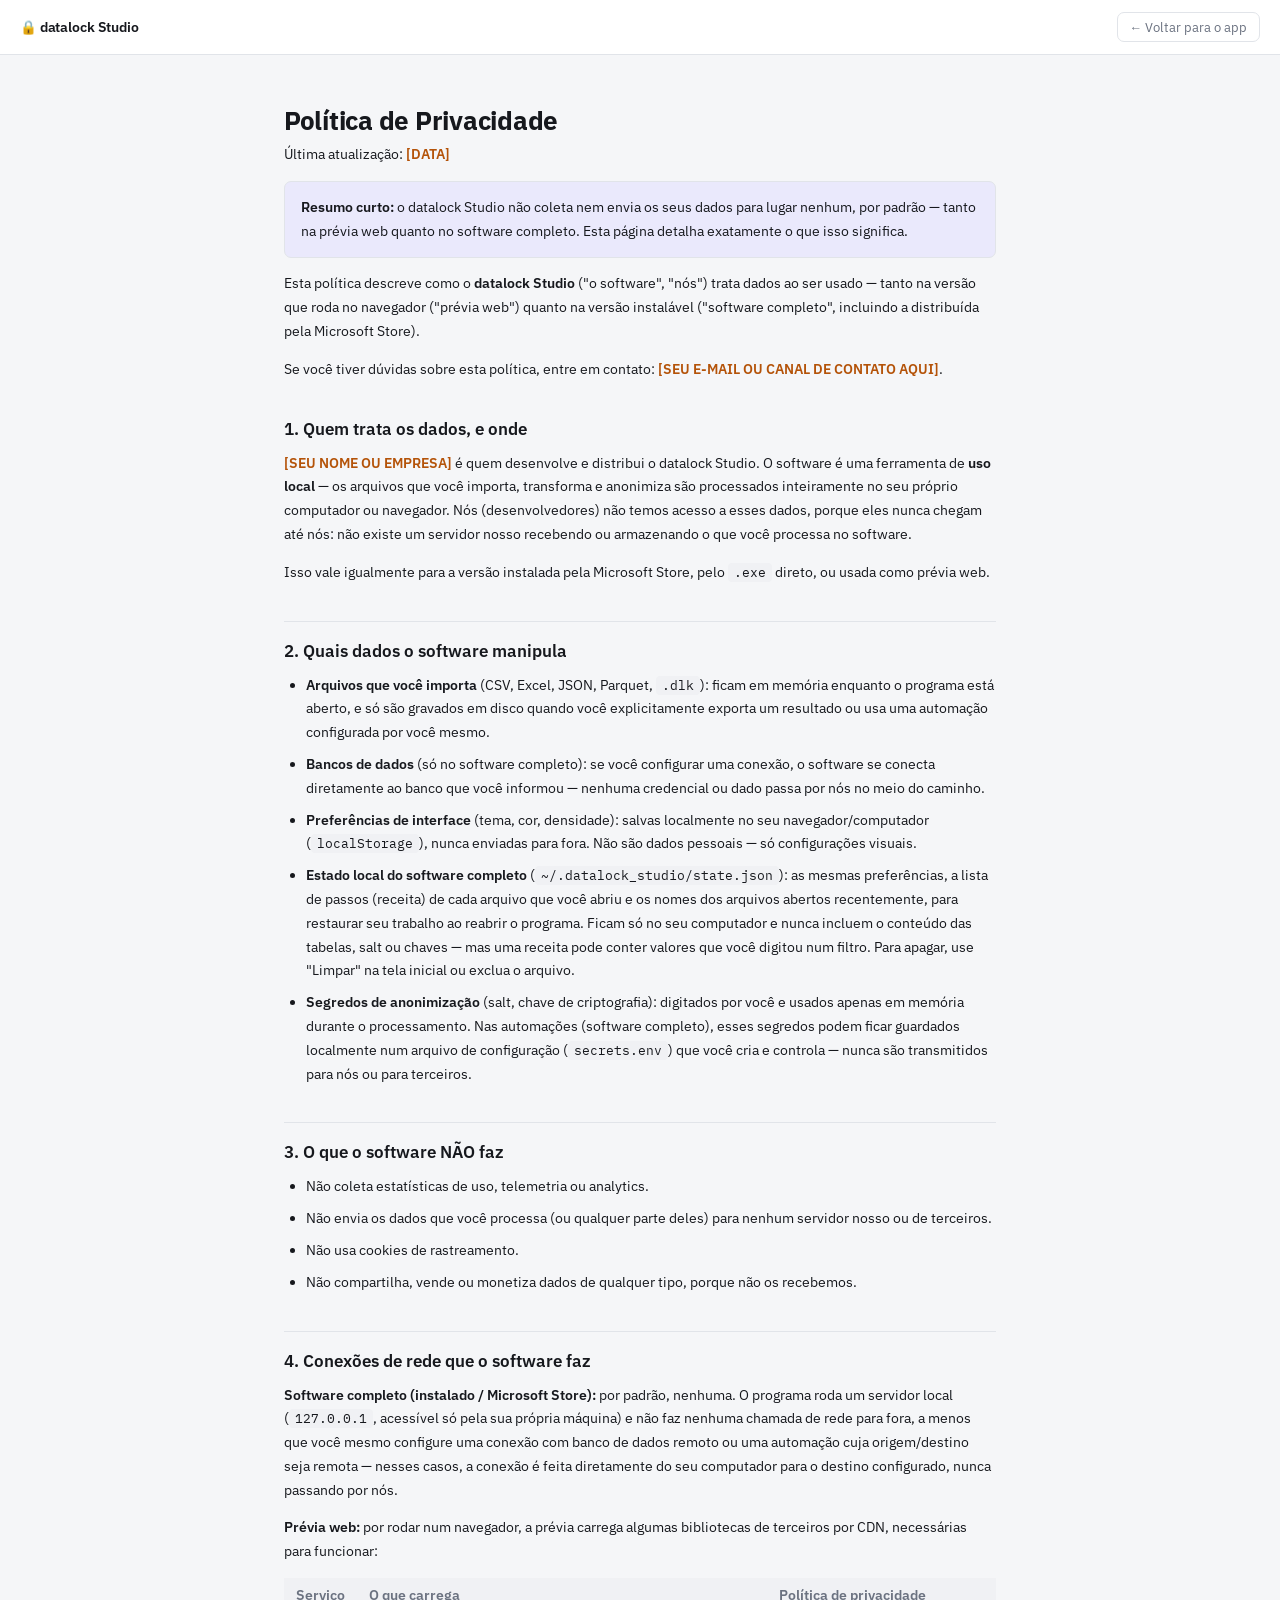
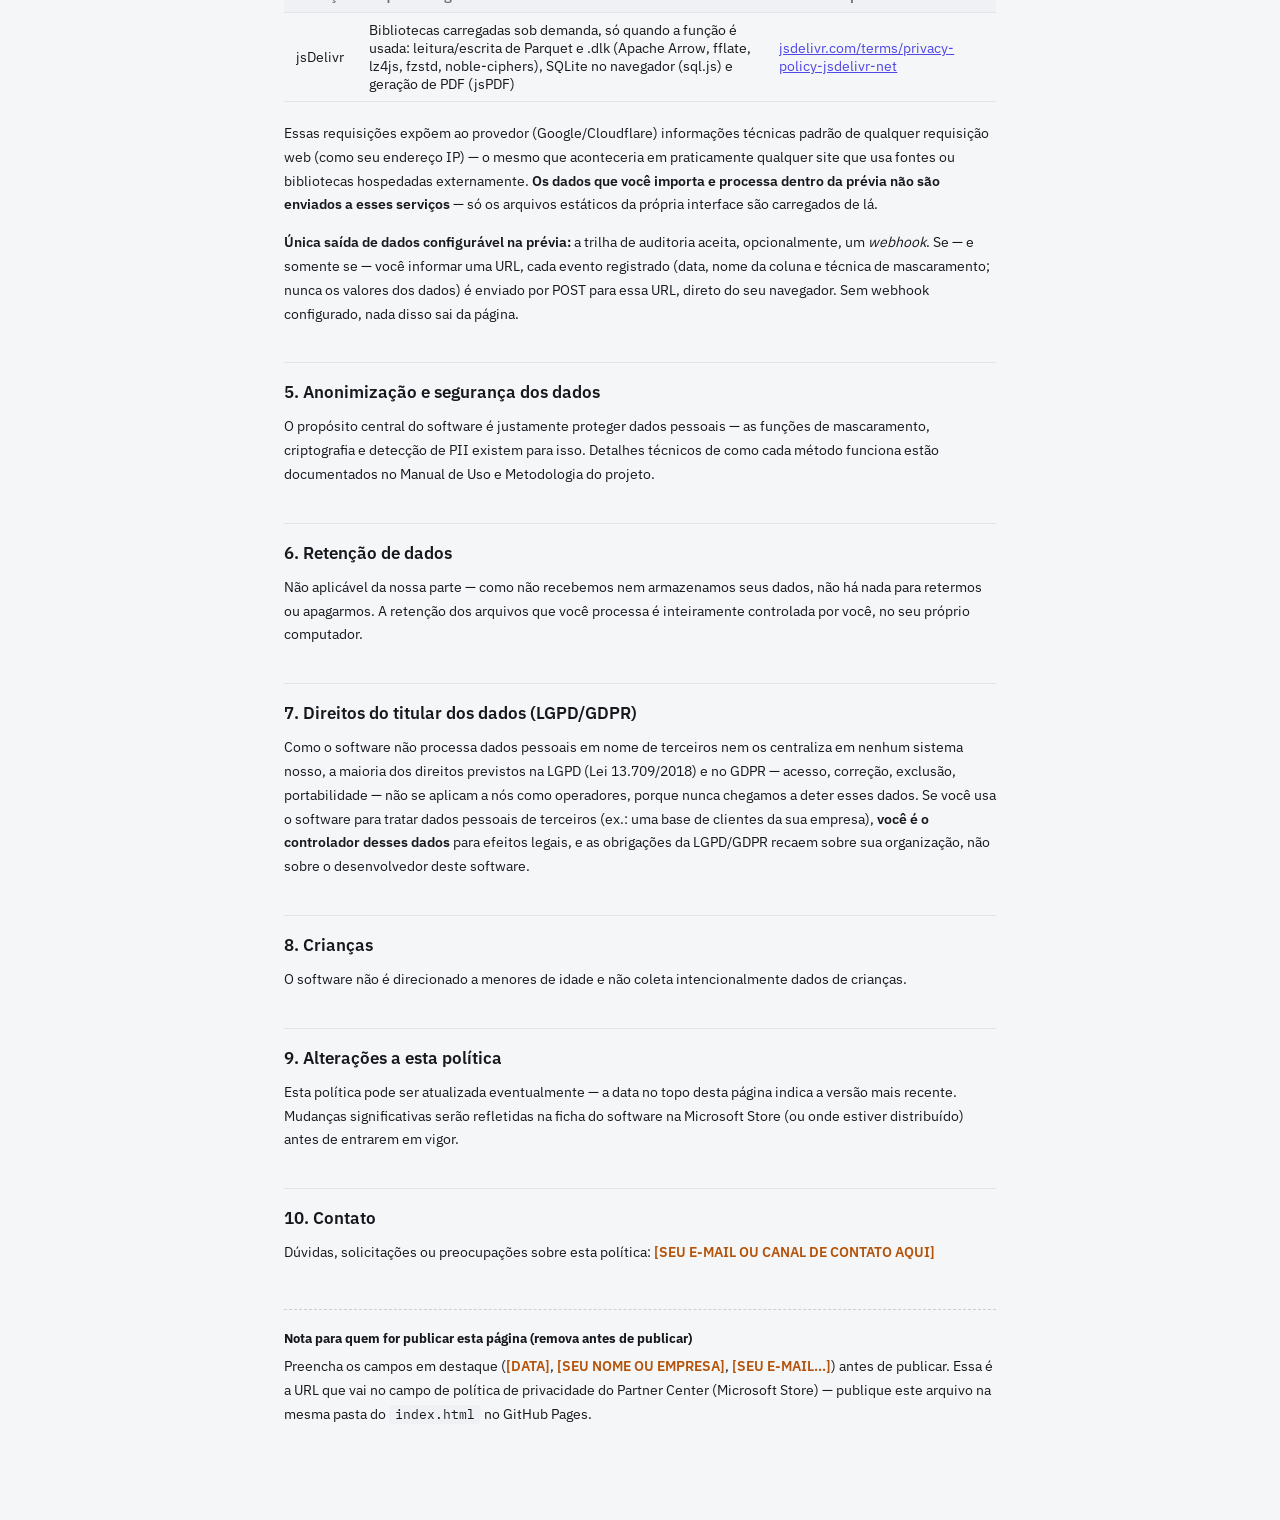
==== commit 3ed5d020: "eda correction" ====
--- a/privacy.html
+++ b/privacy.html
@@ -1,17 +1,17 @@
 <!DOCTYPE html>
 <!--
-  datalock Studio, Copyright © 2026 Leonardo Borges Silva Braga. Todos os direitos
-  reservados. Software proprietário, ver LICENSE na raiz deste repositório.
+  datalock Studio — Copyright © 2026 [SEU NOME/EMPRESA]. Todos os direitos
+  reservados. Software proprietário — ver LICENSE na raiz deste repositório.
 -->
 <html lang="pt-BR">
 <head>
 <meta charset="UTF-8" />
 <meta name="viewport" content="width=device-width, initial-scale=1.0" />
-<title>Política de Privacidade, datalock Studio</title>
+<title>Política de Privacidade — datalock Studio</title>
 <link rel="icon" href="data:image/svg+xml,<svg xmlns=%22http://www.w3.org/2000/svg%22 viewBox=%220 0 100 100%22><text y=%22.9em%22 font-size=%2290%22>🔒</text></svg>" />
 <link rel="stylesheet" href="css/style.css" />
 <style>
-  /* Estilos só desta página de documento, reaproveita as variáveis de
+  /* Estilos só desta página de documento — reaproveita as variáveis de
      cor/tipografia já definidas em css/style.css (tema claro/escuro
      automático incluído de graça, sem duplicar nada daqui). */
   body { min-height: 100vh; }
@@ -74,31 +74,31 @@
 
 <main class="doc-wrap">
   <h1>Política de Privacidade</h1>
-  <p class="doc-updated">Última atualização: <span class="fill-me">03/10/2026</span></p>
+  <p class="doc-updated">Última atualização: <span class="fill-me">[DATA]</span></p>
 
   <p class="doc-callout">
     <strong>Resumo curto:</strong> o datalock Studio não coleta nem envia
-    os seus dados para lugar nenhum, por padrão, tanto na prévia web
+    os seus dados para lugar nenhum, por padrão — tanto na prévia web
     quanto no software completo. Esta página detalha exatamente o que isso
     significa.
   </p>
 
   <p>
     Esta política descreve como o <strong>datalock Studio</strong>
-    ("o software", "nós") trata dados ao ser usado, tanto na versão que
+    ("o software", "nós") trata dados ao ser usado — tanto na versão que
     roda no navegador ("prévia web") quanto na versão instalável
     ("software completo", incluindo a distribuída pela Microsoft Store).
   </p>
   <p>
     Se você tiver dúvidas sobre esta política, entre em contato:
-    <strong class="fill-me">leoborgesprofissional@gmail.com</strong>.
+    <strong class="fill-me">[SEU E-MAIL OU CANAL DE CONTATO AQUI]</strong>.
   </p>
 
   <h2>1. Quem trata os dados, e onde</h2>
   <p>
-    <strong class="fill-me">Leonardo Borges Silva Braga</strong> é quem
+    <strong class="fill-me">[SEU NOME OU EMPRESA]</strong> é quem
     desenvolve e distribui o datalock Studio. O software é uma ferramenta
-    de <strong>uso local</strong>, os arquivos que você importa,
+    de <strong>uso local</strong> — os arquivos que você importa,
     transforma e anonimiza são processados inteiramente no seu próprio
     computador ou navegador. Nós (desenvolvedores) não temos acesso a
     esses dados, porque eles nunca chegam até nós: não existe um servidor
@@ -118,12 +118,17 @@
       mesmo.</li>
     <li><strong>Bancos de dados</strong> (só no software completo): se
       você configurar uma conexão, o software se conecta diretamente ao
-      banco que você informou, nenhuma credencial ou dado passa por nós
+      banco que você informou — nenhuma credencial ou dado passa por nós
       no meio do caminho.</li>
     <li><strong>Preferências de interface</strong> (tema, cor,
       densidade): salvas localmente no seu navegador/computador
       (<code>localStorage</code>), nunca enviadas para fora. Não são
-      dados pessoais, só configurações visuais.</li>
+      dados pessoais — só configurações visuais.</li>
+    <li><strong>Estado local do software completo</strong> (<code>~/.datalock_studio/state.json</code>):
+      as mesmas preferências, a lista de passos (receita) de cada arquivo que você abriu e os nomes dos
+      arquivos abertos recentemente, para restaurar seu trabalho ao reabrir o programa. Ficam só no seu
+      computador e nunca incluem o conteúdo das tabelas, salt ou chaves — mas uma receita pode conter
+      valores que você digitou num filtro. Para apagar, use "Limpar" na tela inicial ou exclua o arquivo.</li>
     <li><strong>Segredos de anonimização</strong> (salt, chave de
       criptografia): digitados por você e usados apenas em memória
       durante o processamento. Nas automações (software completo), esses
@@ -148,7 +153,7 @@
     (<code>127.0.0.1</code>, acessível só pela sua própria máquina) e não
     faz nenhuma chamada de rede para fora, a menos que você mesmo
     configure uma conexão com banco de dados remoto ou uma automação
-    cuja origem/destino seja remota, nesses casos, a conexão é feita
+    cuja origem/destino seja remota — nesses casos, a conexão é feita
     diretamente do seu computador para o destino configurado, nunca
     passando por nós.</p>
   <p><strong>Prévia web:</strong> por rodar num navegador, a prévia
@@ -157,32 +162,38 @@
   <table class="doc-table">
     <thead><tr><th>Serviço</th><th>O que carrega</th><th>Política de privacidade</th></tr></thead>
     <tbody>
-      <tr><td>Google Fonts</td><td>As fontes usadas na interface</td>
-        <td><a href="https://policies.google.com/privacy" target="_blank" rel="noopener">policies.google.com/privacy</a></td></tr>
-      <tr><td>cdnjs (Cloudflare)</td><td>Vue.js, PapaParse, SheetJS</td>
-        <td><a href="https://www.cloudflare.com/privacypolicy/" target="_blank" rel="noopener">cloudflare.com/privacypolicy</a></td></tr>
+      <tr><td>jsDelivr</td><td>Bibliotecas carregadas sob demanda, só quando a função é usada: leitura/escrita de Parquet e .dlk (Apache Arrow, fflate, lz4js, fzstd, noble-ciphers),
+        SQLite no navegador (sql.js) e geração de PDF (jsPDF)</td>
+        <td><a href="https://www.jsdelivr.com/terms/privacy-policy-jsdelivr-net" target="_blank" rel="noopener">jsdelivr.com/terms/privacy-policy-jsdelivr-net</a></td></tr>
     </tbody>
   </table>
   <p>
     Essas requisições expõem ao provedor (Google/Cloudflare) informações
-    técnicas padrão de qualquer requisição web (como seu endereço IP), o
+    técnicas padrão de qualquer requisição web (como seu endereço IP) — o
     mesmo que aconteceria em praticamente qualquer site que usa fontes ou
     bibliotecas hospedadas externamente. <strong>Os dados que você importa
     e processa dentro da prévia não são enviados a esses serviços</strong>
-   , só os arquivos estáticos da própria interface são carregados de lá.
+    — só os arquivos estáticos da própria interface são carregados de lá.
+  </p>
+  <p><strong>Única saída de dados configurável na prévia:</strong> a trilha de
+    auditoria aceita, opcionalmente, um <em>webhook</em>. Se — e somente se —
+    você informar uma URL, cada evento registrado (data, nome da coluna e
+    técnica de mascaramento; nunca os valores dos dados) é enviado por POST
+    para essa URL, direto do seu navegador. Sem webhook configurado, nada
+    disso sai da página.
   </p>
 
   <h2>5. Anonimização e segurança dos dados</h2>
   <p>
     O propósito central do software é justamente proteger dados pessoais
-   , as funções de mascaramento, criptografia e detecção de PII existem
+    — as funções de mascaramento, criptografia e detecção de PII existem
     para isso. Detalhes técnicos de como cada método funciona estão
     documentados no Manual de Uso e Metodologia do projeto.
   </p>
 
   <h2>6. Retenção de dados</h2>
   <p>
-    Não aplicável da nossa parte, como não recebemos nem armazenamos
+    Não aplicável da nossa parte — como não recebemos nem armazenamos
     seus dados, não há nada para retermos ou apagarmos. A retenção dos
     arquivos que você processa é inteiramente controlada por você, no seu
     próprio computador.
@@ -192,8 +203,8 @@
   <p>
     Como o software não processa dados pessoais em nome de terceiros nem
     os centraliza em nenhum sistema nosso, a maioria dos direitos
-    previstos na LGPD (Lei 13.709/2018) e no GDPR, acesso, correção,
-    exclusão, portabilidade, não se aplicam a nós como operadores,
+    previstos na LGPD (Lei 13.709/2018) e no GDPR — acesso, correção,
+    exclusão, portabilidade — não se aplicam a nós como operadores,
     porque nunca chegamos a deter esses dados. Se você usa o software
     para tratar dados pessoais de terceiros (ex.: uma base de clientes da
     sua empresa), <strong>você é o controlador desses dados</strong> para
@@ -209,7 +220,7 @@
 
   <h2>9. Alterações a esta política</h2>
   <p>
-    Esta política pode ser atualizada eventualmente. A data no topo
+    Esta política pode ser atualizada eventualmente — a data no topo
     desta página indica a versão mais recente. Mudanças significativas
     serão refletidas na ficha do software na Microsoft Store (ou onde
     estiver distribuído) antes de entrarem em vigor.
@@ -218,11 +229,21 @@
   <h2>10. Contato</h2>
   <p>
     Dúvidas, solicitações ou preocupações sobre esta política:
-    <strong class="fill-me">leoborgesprofissional@gmail.com</strong>
-  </p>
-
-
+    <strong class="fill-me">[SEU E-MAIL OU CANAL DE CONTATO AQUI]</strong>
+  </p>
+
+  <div class="doc-note">
+    <h3>Nota para quem for publicar esta página (remova antes de publicar)</h3>
+    <p>
+      Preencha os campos em destaque (<span class="fill-me">[DATA]</span>,
+      <span class="fill-me">[SEU NOME OU EMPRESA]</span>,
+      <span class="fill-me">[SEU E-MAIL...]</span>) antes de publicar. Essa
+      é a URL que vai no campo de política de privacidade do Partner
+      Center (Microsoft Store) — publique este arquivo na mesma pasta do
+      <code>index.html</code> no GitHub Pages.
+    </p>
+  </div>
 </main>
 
 </body>
-</html>+</html>
--- a/css/style.css
+++ b/css/style.css
@@ -617,7 +617,7 @@
 /* ── Barra superior: em janelas estreitas só os ícones (o texto vira dica) ── */
 .topbar { flex-wrap: wrap; row-gap: 6px; }
 .topbar-actions { flex-wrap: wrap; }
-@media (max-width: 1240px) {
+@media (max-width: 1440px) {
   .topbar-actions .btn-label { display: none; }
   .topbar-actions .btn.ghost { padding: 6px 8px; }
 }
